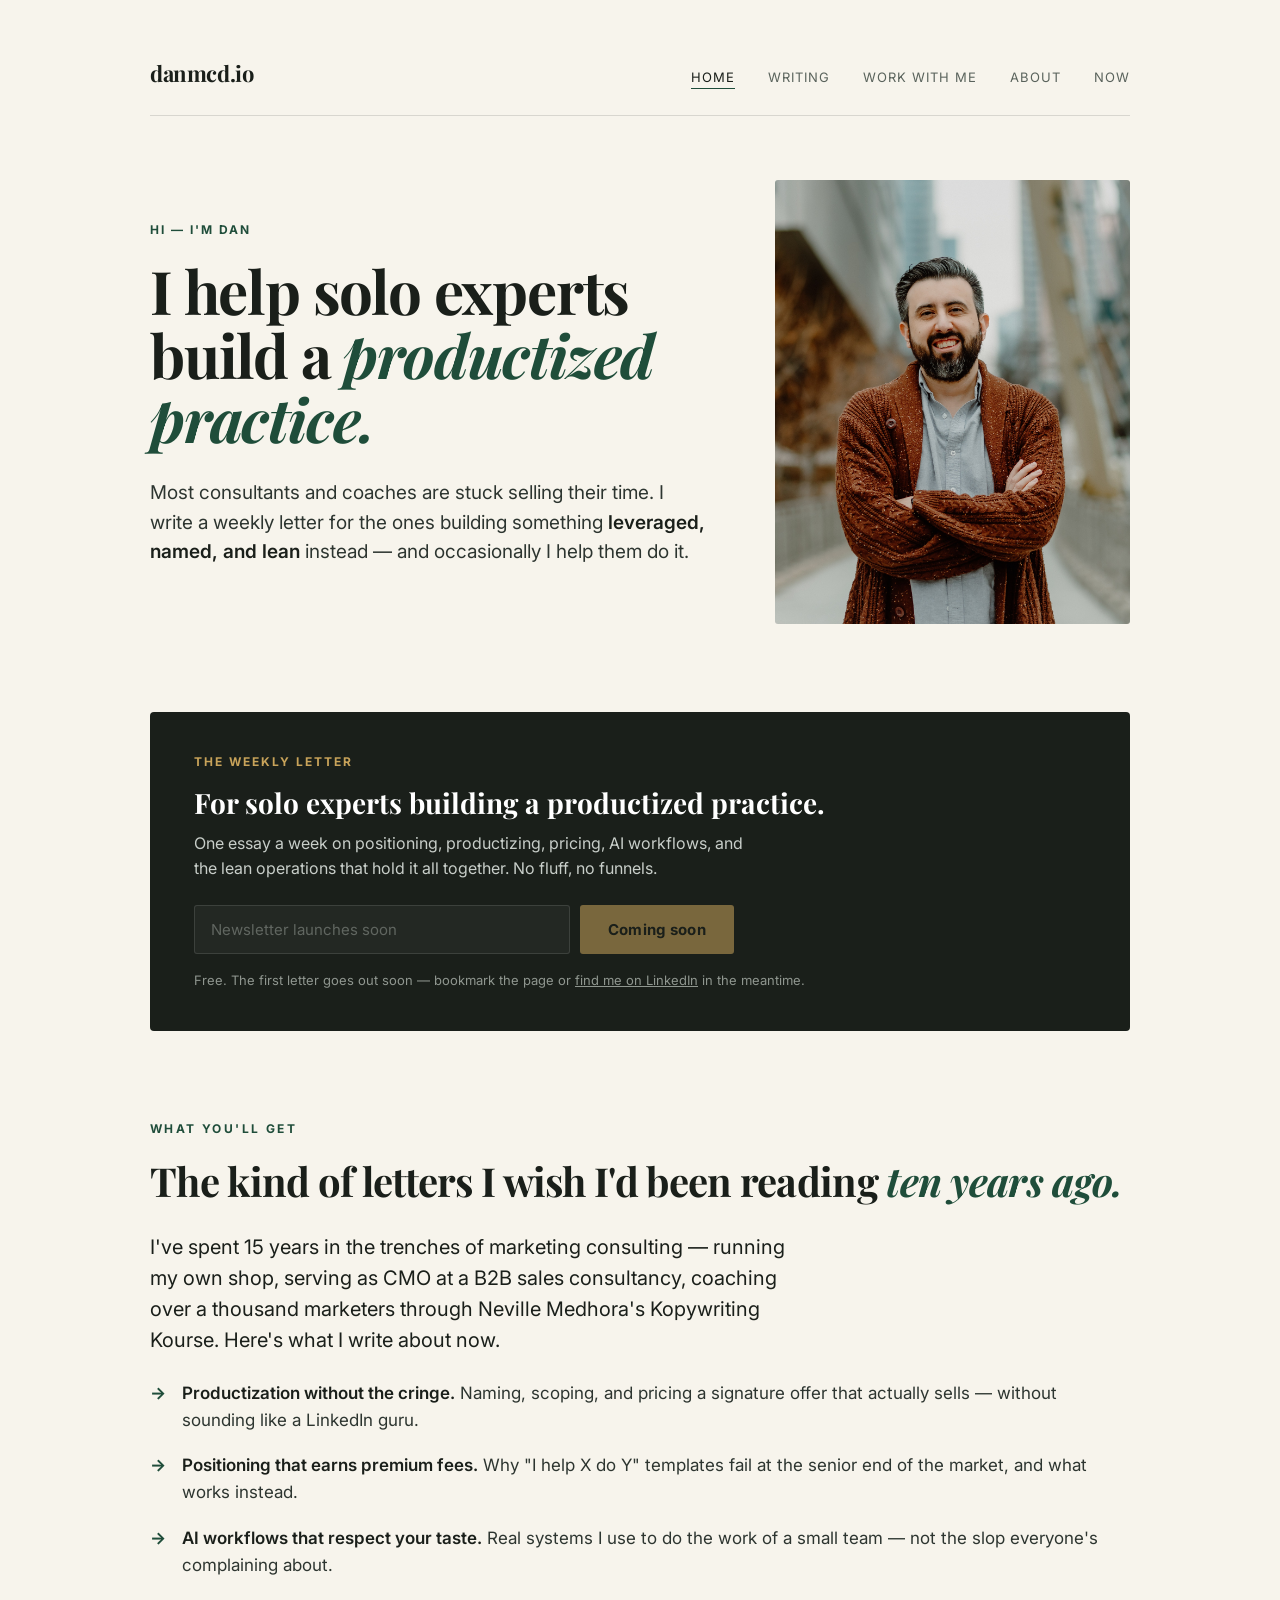
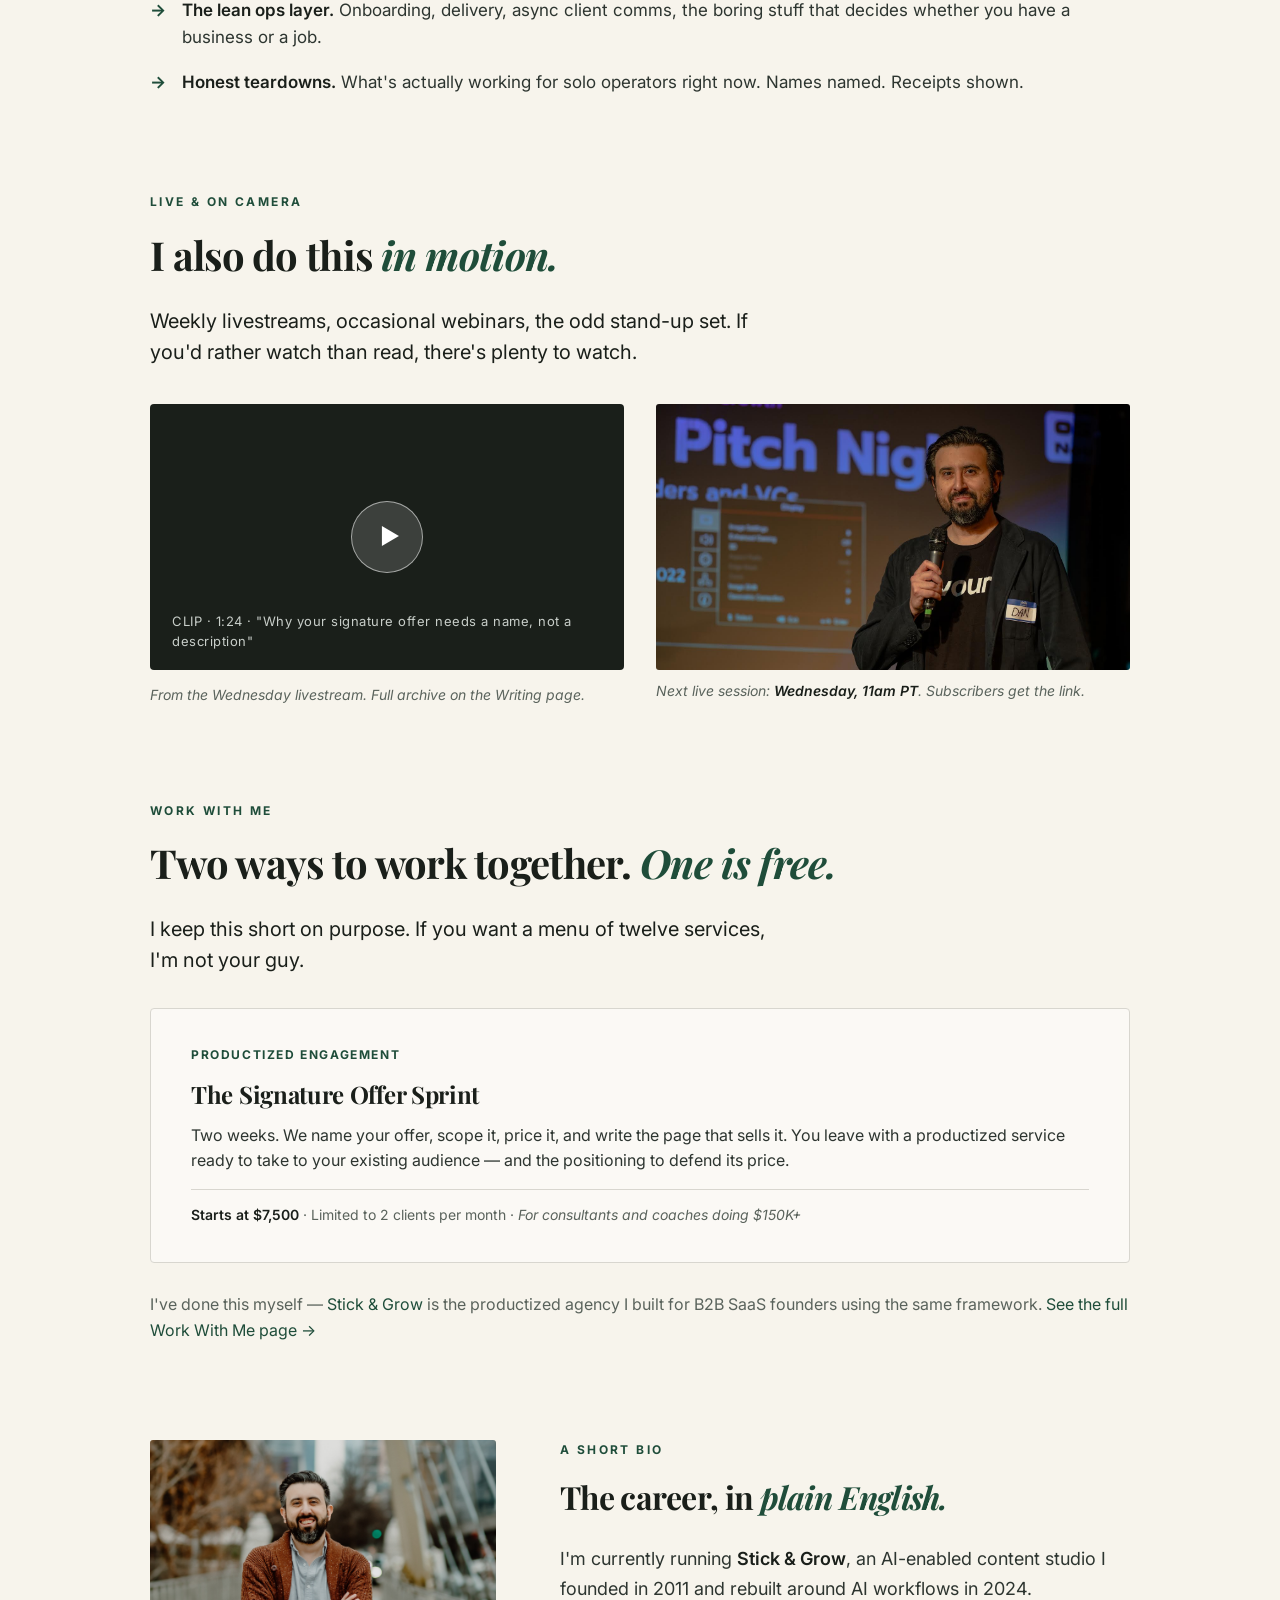
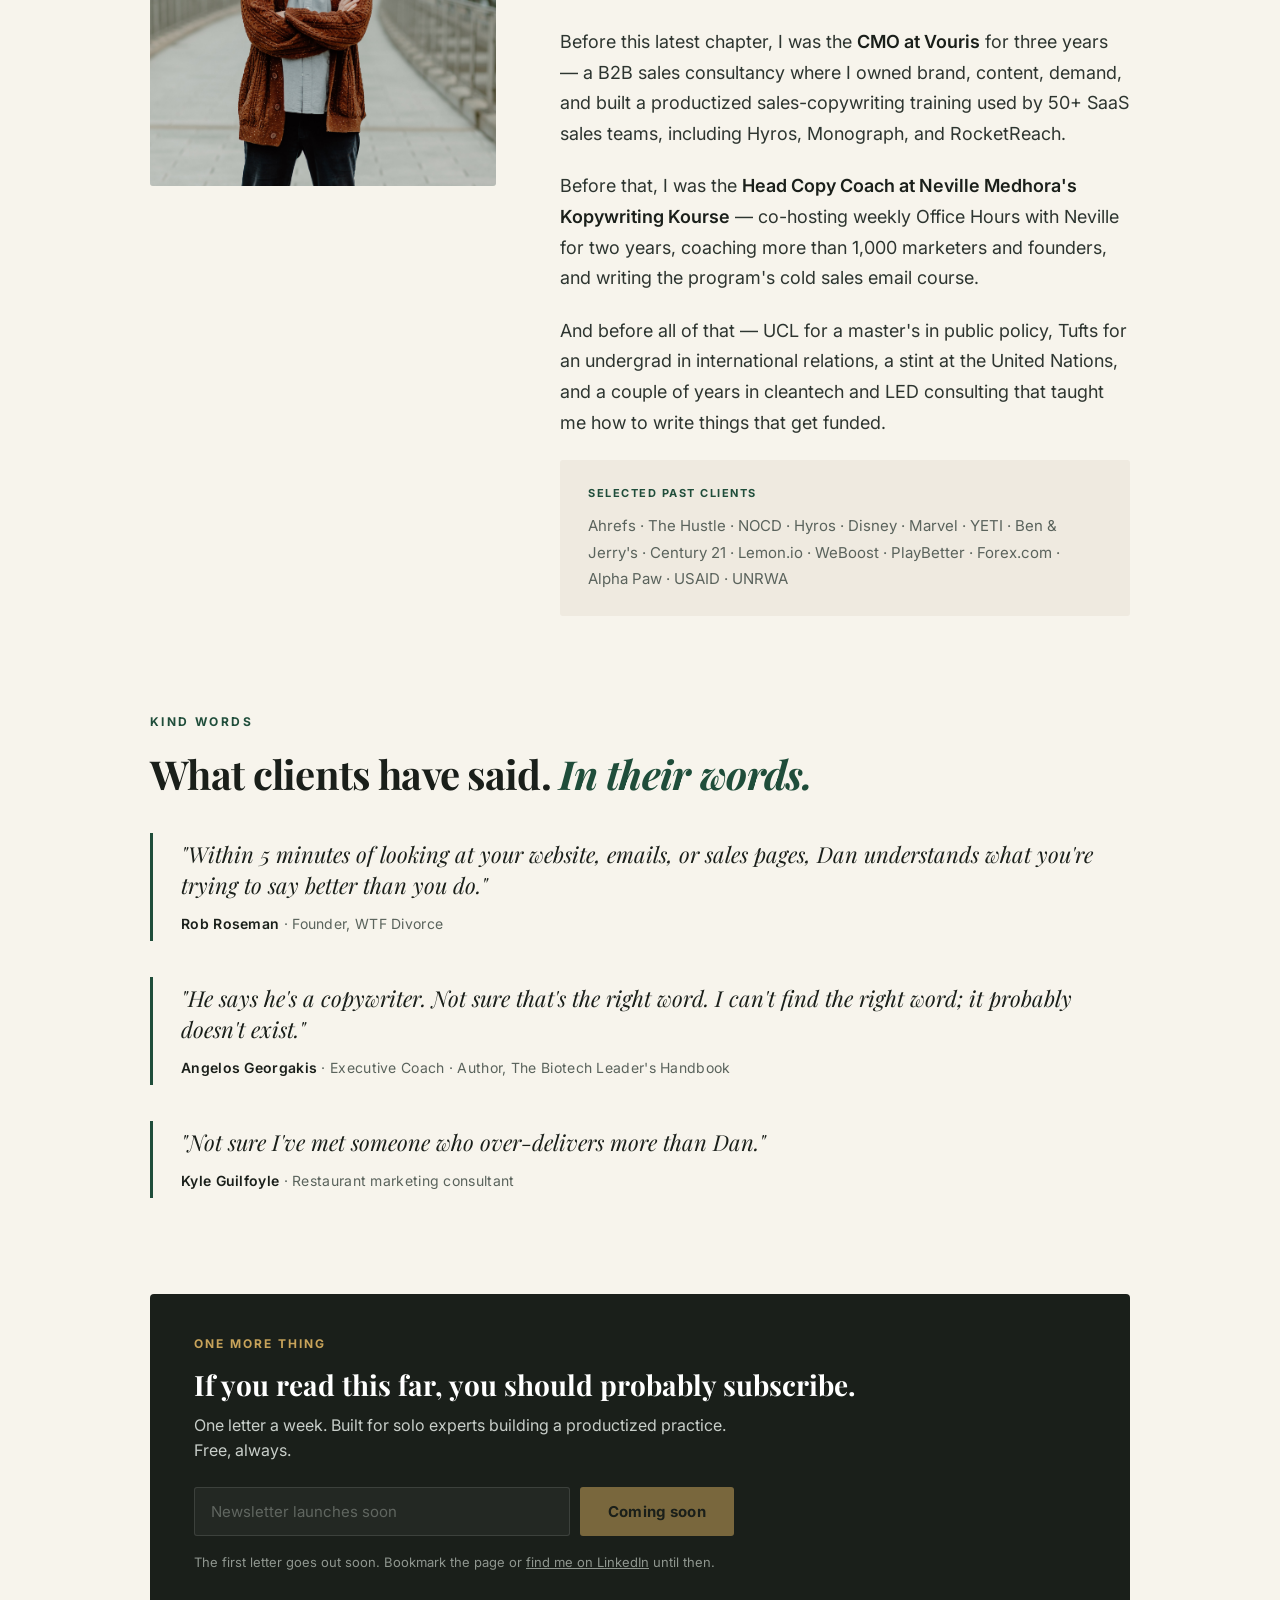
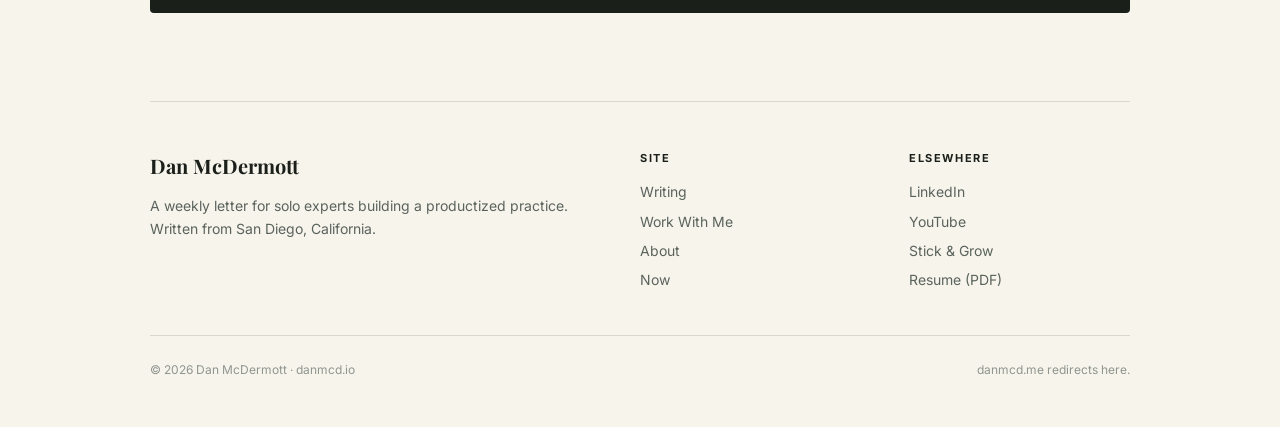
==== index.html @ b670f45e "Fix casual photo crop — anchor to top so face stays in frame Co-Authored-By: Claude Opus 4.7 (1M con" ====
<!DOCTYPE html>
<html lang="en">
<head>
  <meta charset="UTF-8" />
  <meta name="viewport" content="width=device-width, initial-scale=1.0" />
  <title>Dan McDermott — danmcd.io</title>
  <meta name="description" content="A weekly letter for solo experts building a productized practice. Written by Dan McDermott — marketing strategist, ex-CMO at Vouris, former Head Copy Coach at Kopywriting Kourse." />
  <link rel="preconnect" href="https://fonts.googleapis.com" />
  <link rel="preconnect" href="https://fonts.gstatic.com" crossorigin />
  <link href="https://fonts.googleapis.com/css2?family=Inter:wght@400;500;600;700&family=Playfair+Display:ital,wght@0,400;0,700;1,700&display=swap" rel="stylesheet" />
  <link rel="stylesheet" href="styles.css" />
</head>
<body>

<div class="page">

  <!-- ============ TOP BAR ============ -->
  <header class="topbar">
    <div class="brand"><a href="index.html">danmcd.io</a></div>
    <nav>
      <a href="index.html" class="active">Home</a>
      <a href="writing.html">Writing</a>
      <a href="work.html">Work With Me</a>
      <a href="about.html">About</a>
      <a href="now.html">Now</a>
    </nav>
  </header>

  <!-- ============ HERO ============ -->
  <div class="hero">
    <div class="hero-text">
      <span class="eyebrow">Hi — I'm Dan</span>
      <h1>I help solo experts build a <em>productized practice.</em></h1>
      <p class="hero-sub">
        Most consultants and coaches are stuck selling their time. I write a weekly letter for the ones building something <strong>leveraged, named, and lean</strong> instead — and occasionally I help them do it.
      </p>
    </div>
    <div class="photo portrait">
      <img src="assets/images/hero-portrait.jpg" alt="Dan McDermott portrait" />
    </div>
  </div>

  <!-- ============ OPT-IN ============ -->
  <div class="optin">
    <div class="optin-lead">The Weekly Letter</div>
    <div class="optin-title">For solo experts building a productized practice.</div>
    <div class="optin-body">
      One essay a week on positioning, productizing, pricing, AI workflows, and the lean operations that hold it all together. No fluff, no funnels.
    </div>
    <form class="optin-form" action="#" method="post" onsubmit="event.preventDefault(); return false;">
      <input class="optin-input" type="email" placeholder="Newsletter launches soon" disabled aria-disabled="true" />
      <button class="optin-btn" type="button" disabled aria-disabled="true">Coming soon</button>
    </form>
    <div class="optin-fineprint">Free. The first letter goes out soon — bookmark the page or <a href="https://linkedin.com/in/danmcdermott" style="color: inherit; text-decoration: underline;">find me on LinkedIn</a> in the meantime.</div>
  </div>

  <!-- ============ WHAT YOU'LL GET ============ -->
  <section>
    <span class="section-eyebrow">What you'll get</span>
    <h2>The kind of letters I wish I'd been reading <em>ten years ago.</em></h2>
    <p class="lead">
      I've spent 15 years in the trenches of marketing consulting — running my own shop, serving as CMO at a B2B sales consultancy, coaching over a thousand marketers through Neville Medhora's Kopywriting Kourse. Here's what I write about now.
    </p>
    <ul class="bullets">
      <li><strong>Productization without the cringe.</strong> Naming, scoping, and pricing a signature offer that actually sells — without sounding like a LinkedIn guru.</li>
      <li><strong>Positioning that earns premium fees.</strong> Why "I help X do Y" templates fail at the senior end of the market, and what works instead.</li>
      <li><strong>AI workflows that respect your taste.</strong> Real systems I use to do the work of a small team — not the slop everyone's complaining about.</li>
      <li><strong>The lean ops layer.</strong> Onboarding, delivery, async client comms, the boring stuff that decides whether you have a business or a job.</li>
      <li><strong>Honest teardowns.</strong> What's actually working for solo operators right now. Names named. Receipts shown.</li>
    </ul>
  </section>

  <!-- ============ LIVE & ON CAMERA ============ -->
  <section>
    <span class="section-eyebrow">Live &amp; on camera</span>
    <h2>I also do this <em>in motion.</em></h2>
    <p class="lead">
      Weekly livestreams, occasional webinars, the odd stand-up set. If you'd rather watch than read, there's plenty to watch.
    </p>
    <div class="two-col video" style="margin-top: 36px;">
      <div>
        <div class="video-block">
          <div class="play">▶</div>
          <div class="vid-label">CLIP · 1:24 · "Why your signature offer needs a name, not a description"</div>
        </div>
        <div class="video-caption">From the Wednesday livestream. Full archive on the Writing page.</div>
      </div>
      <div>
        <div class="photo wide">
          <img src="assets/images/on-camera.jpg" alt="Dan McDermott on stage at VCs x Growth Pitch Night" />
        </div>
        <div class="video-caption" style="margin-top: 10px;">Next live session: <strong>Wednesday, 11am PT</strong>. Subscribers get the link.</div>
      </div>
    </div>
  </section>

  <!-- ============ WORK WITH ME ============ -->
  <section>
    <span class="section-eyebrow">Work with me</span>
    <h2>Two ways to work together. <em>One is free.</em></h2>
    <p class="lead">
      I keep this short on purpose. If you want a menu of twelve services, I'm not your guy.
    </p>

    <div style="margin-top: 32px;">
      <div class="offer">
        <div class="offer-tag">Productized engagement</div>
        <div class="offer-name">The Signature Offer Sprint</div>
        <div class="offer-desc">
          Two weeks. We name your offer, scope it, price it, and write the page that sells it. You leave with a productized service ready to take to your existing audience — and the positioning to defend its price.
        </div>
        <div class="offer-meta"><strong>Starts at $7,500</strong> · Limited to 2 clients per month · <em>For consultants and coaches doing $150K+</em></div>
      </div>

      <p style="margin-top: 28px; color: var(--muted); font-size: 16px;">
        I've done this myself — <a href="https://stickandgrow.co">Stick &amp; Grow</a> is the productized agency I built for B2B SaaS founders using the same framework. <a href="work.html">See the full Work With Me page →</a>
      </p>
    </div>
  </section>

  <!-- ============ PROSE BIO ============ -->
  <section>
    <div class="two-col flip">
      <div>
        <div class="photo square">
          <img src="assets/images/casual.jpg" alt="Dan McDermott" style="object-position: center top;" />
        </div>
      </div>
      <div class="prose-bio">
        <span class="section-eyebrow">A short bio</span>
        <h2 style="font-size: 32px;">The career, in <em>plain English.</em></h2>
        <p>
          I'm currently running <strong>Stick &amp; Grow</strong>, an AI-enabled content studio I founded in 2011 and rebuilt around AI workflows in 2024.
        </p>
        <p>
          Before this latest chapter, I was the <strong>CMO at Vouris</strong> for three years — a B2B sales consultancy where I owned brand, content, demand, and built a productized sales-copywriting training used by 50+ SaaS sales teams, including Hyros, Monograph, and RocketReach.
        </p>
        <p>
          Before that, I was the <strong>Head Copy Coach at Neville Medhora's Kopywriting Kourse</strong> — co-hosting weekly Office Hours with Neville for two years, coaching more than 1,000 marketers and founders, and writing the program's cold sales email course.
        </p>
        <p>
          And before all of that — UCL for a master's in public policy, Tufts for an undergrad in international relations, a stint at the United Nations, and a couple of years in cleantech and LED consulting that taught me how to write things that get funded.
        </p>
        <div class="client-list">
          <span class="label">Selected past clients</span>
          Ahrefs · The Hustle · NOCD · Hyros · Disney · Marvel · YETI · Ben &amp; Jerry's · Century 21 · Lemon.io · WeBoost · PlayBetter · Forex.com · Alpha Paw · USAID · UNRWA
        </div>
      </div>
    </div>
  </section>

  <!-- ============ TESTIMONIALS ============ -->
  <section>
    <span class="section-eyebrow">Kind words</span>
    <h2>What clients have said. <em>In their words.</em></h2>

    <div style="margin-top: 36px;">
      <div class="quote">
        <div class="quote-text">
          "Within 5 minutes of looking at your website, emails, or sales pages, Dan understands what you're trying to say better than you do."
        </div>
        <div class="quote-attr"><strong>Rob Roseman</strong> · Founder, WTF Divorce</div>
      </div>

      <div class="quote">
        <div class="quote-text">
          "He says he's a copywriter. Not sure that's the right word. I can't find the right word; it probably doesn't exist."
        </div>
        <div class="quote-attr"><strong>Angelos Georgakis</strong> · Executive Coach · Author, The Biotech Leader's Handbook</div>
      </div>

      <div class="quote">
        <div class="quote-text">
          "Not sure I've met someone who over-delivers more than Dan."
        </div>
        <div class="quote-attr"><strong>Kyle Guilfoyle</strong> · Restaurant marketing consultant</div>
      </div>
    </div>
  </section>

  <!-- ============ FINAL OPT-IN ============ -->
  <div class="optin">
    <div class="optin-lead">One more thing</div>
    <div class="optin-title">If you read this far, you should probably subscribe.</div>
    <div class="optin-body">
      One letter a week. Built for solo experts building a productized practice. Free, always.
    </div>
    <form class="optin-form" action="#" method="post" onsubmit="event.preventDefault(); return false;">
      <input class="optin-input" type="email" placeholder="Newsletter launches soon" disabled aria-disabled="true" />
      <button class="optin-btn" type="button" disabled aria-disabled="true">Coming soon</button>
    </form>
    <div class="optin-fineprint">The first letter goes out soon. Bookmark the page or <a href="https://linkedin.com/in/danmcdermott" style="color: inherit; text-decoration: underline;">find me on LinkedIn</a> until then.</div>
  </div>

  <!-- ============ FOOTER ============ -->
  <footer>
    <div class="foot-grid">
      <div>
        <div class="foot-brand">Dan McDermott</div>
        <p style="font-size: 14px; color: var(--muted); margin-bottom: 0;">
          A weekly letter for solo experts building a productized practice. Written from San Diego, California.
        </p>
      </div>
      <div class="foot-col">
        <h4>Site</h4>
        <a href="writing.html">Writing</a>
        <a href="work.html">Work With Me</a>
        <a href="about.html">About</a>
        <a href="now.html">Now</a>
      </div>
      <div class="foot-col">
        <h4>Elsewhere</h4>
        <a href="https://linkedin.com/in/danmcdermott">LinkedIn</a>
        <a href="#">YouTube</a>
        <a href="https://stickandgrow.co">Stick &amp; Grow</a>
        <a href="assets/Dan-McDermott-Resume.pdf">Resume (PDF)</a>
      </div>
    </div>
    <div class="foot-bottom">
      <span>© 2026 Dan McDermott · danmcd.io</span>
      <span>danmcd.me redirects here.</span>
    </div>
  </footer>

</div>

</body>
</html>
---- styles.css ----
/* =====================================================================
   danmcd.io — shared styles
   Editorial-magazine personal site. Forest green + warm gold on cream.
   Built for browser display (not print). Photos sit in /assets/images/.
   ===================================================================== */

:root {
  --ink: #1a1f1a;
  --body: #2d3530;
  --muted: #5a635c;
  --light: #8f968f;
  --rule: #d8d6cf;
  --accent: #1f4d3a;      /* deep forest green */
  --accent-soft: #2a5f48;
  --paper: #f7f4ec;       /* warm cream */
  --paper-deep: #efeae0;
  --highlight: #c8a35a;   /* warm gold */
  --white: #ffffff;

  --serif: 'Playfair Display', 'Source Serif Pro', Georgia, 'Times New Roman', serif;
  --sans: 'Inter', 'Helvetica Neue', -apple-system, BlinkMacSystemFont, Arial, sans-serif;
}

/* ============ RESET ============ */
*, *::before, *::after { box-sizing: border-box; margin: 0; padding: 0; }

html { scroll-behavior: smooth; }

body {
  font-family: var(--sans);
  font-size: 17px;
  line-height: 1.6;
  color: var(--body);
  background: var(--paper);
  -webkit-font-smoothing: antialiased;
  -moz-osx-font-smoothing: grayscale;
}

a { color: var(--accent); text-decoration: none; transition: opacity 0.15s ease; }
a:hover { opacity: 0.7; }

img { max-width: 100%; height: auto; display: block; }

/* ============ LAYOUT ============ */
.page {
  max-width: 1100px;
  margin: 0 auto;
  padding: 56px 60px 48px;
}
.container { max-width: 720px; margin: 0 auto; }
.wide { max-width: 900px; margin: 0 auto; }

/* ============ TOP BAR ============ */
.topbar {
  display: flex;
  justify-content: space-between;
  align-items: baseline;
  padding-bottom: 24px;
  margin-bottom: 64px;
  border-bottom: 0.5px solid var(--rule);
}
.topbar .brand {
  font-family: var(--serif);
  font-size: 22px;
  font-weight: 700;
  color: var(--ink);
  letter-spacing: -0.4px;
}
.topbar .brand a { color: var(--ink); }
.topbar nav {
  font-size: 13px;
  letter-spacing: 1px;
  text-transform: uppercase;
  color: var(--muted);
}
.topbar nav a {
  color: var(--muted);
  margin-left: 28px;
}
.topbar nav a.active {
  color: var(--ink);
  border-bottom: 1.5px solid var(--accent);
  padding-bottom: 3px;
}

/* ============ TYPOGRAPHY ============ */
h1 {
  font-family: var(--serif);
  font-size: 60px;
  line-height: 1.06;
  font-weight: 700;
  color: var(--ink);
  letter-spacing: -1.2px;
  margin-bottom: 28px;
}
h1 em, h2 em, h3 em {
  font-style: italic;
  color: var(--accent);
  font-weight: 700;
}

h2 {
  font-family: var(--serif);
  font-size: 40px;
  line-height: 1.15;
  font-weight: 700;
  color: var(--ink);
  letter-spacing: -0.7px;
  margin-bottom: 28px;
}

h3 {
  font-family: var(--serif);
  font-size: 24px;
  line-height: 1.25;
  font-weight: 700;
  color: var(--ink);
  margin-bottom: 12px;
}

p {
  margin-bottom: 18px;
  font-size: 17px;
  line-height: 1.65;
}

p.lead {
  font-size: 20px;
  line-height: 1.55;
  color: var(--ink);
  max-width: 640px;
}

strong { color: var(--ink); font-weight: 600; }

.eyebrow {
  font-size: 12px;
  text-transform: uppercase;
  letter-spacing: 2px;
  color: var(--accent);
  font-weight: 700;
  margin-bottom: 20px;
  display: block;
}

.section-eyebrow {
  font-size: 12px;
  text-transform: uppercase;
  letter-spacing: 2.4px;
  color: var(--accent);
  font-weight: 700;
  margin-bottom: 20px;
  display: block;
}

/* ============ SECTIONS ============ */
section { margin-bottom: 96px; }
section:last-child { margin-bottom: 0; }

.divider {
  border-top: 0.5px solid var(--rule);
  margin: 64px 0;
}

/* ============ HERO ============ */
.hero {
  display: grid;
  grid-template-columns: 1.6fr 1fr;
  gap: 56px;
  align-items: center;
  margin-bottom: 88px;
}
.hero-sub {
  font-size: 19px;
  line-height: 1.55;
  color: var(--body);
  max-width: 560px;
}

/* ============ PHOTOS ============ */
.photo {
  background: var(--paper-deep);
  border-radius: 3px;
  overflow: hidden;
  display: flex;
  align-items: center;
  justify-content: center;
}
.photo img { width: 100%; height: 100%; object-fit: cover; }
.photo.portrait { aspect-ratio: 4 / 5; }
.photo.square { aspect-ratio: 1 / 1; }
.photo.wide { aspect-ratio: 16 / 9; }
.photo.landscape { aspect-ratio: 3 / 2; }

/* placeholder treatment when no image is set */
.photo[data-placeholder] {
  border: 1px dashed var(--light);
  color: var(--light);
  font-size: 11px;
  letter-spacing: 1.5px;
  text-transform: uppercase;
  text-align: center;
  padding: 24px;
}

/* ============ OPT-IN ============ */
.optin {
  background: var(--ink);
  color: var(--paper);
  padding: 40px 44px;
  border-radius: 4px;
  margin-bottom: 88px;
}
.optin-lead {
  font-size: 12px;
  text-transform: uppercase;
  letter-spacing: 2px;
  color: var(--highlight);
  font-weight: 700;
  margin-bottom: 14px;
}
.optin-title {
  font-family: var(--serif);
  font-size: 28px;
  font-weight: 700;
  line-height: 1.2;
  margin-bottom: 12px;
  color: var(--white);
}
.optin-body {
  font-size: 16px;
  color: #c8cec9;
  margin-bottom: 24px;
  max-width: 560px;
  line-height: 1.55;
}
.optin-form {
  display: flex;
  gap: 10px;
  align-items: stretch;
  max-width: 540px;
}
.optin-input {
  flex: 1;
  background: rgba(255,255,255,0.07);
  border: 1px solid rgba(255,255,255,0.2);
  color: var(--paper);
  padding: 14px 16px;
  border-radius: 3px;
  font-size: 15px;
  font-family: inherit;
  outline: none;
  transition: border-color 0.15s ease;
}
.optin-input::placeholder { color: var(--light); }
.optin-input:focus { border-color: var(--highlight); }
.optin-btn {
  background: var(--highlight);
  color: var(--ink);
  padding: 14px 28px;
  border: none;
  border-radius: 3px;
  font-size: 15px;
  font-weight: 700;
  font-family: inherit;
  letter-spacing: 0.3px;
  cursor: pointer;
  white-space: nowrap;
  transition: opacity 0.15s ease;
}
.optin-btn:hover { opacity: 0.9; }
.optin-btn:disabled { opacity: 0.55; cursor: not-allowed; }
.optin-btn:disabled:hover { opacity: 0.55; }
.optin-input:disabled { opacity: 0.6; cursor: not-allowed; }
.optin-fineprint {
  margin-top: 16px;
  font-size: 13px;
  color: var(--light);
}

/* ============ BULLETS ============ */
.bullets {
  list-style: none;
  margin-top: 24px;
}
.bullets li {
  padding-left: 32px;
  position: relative;
  margin-bottom: 18px;
  font-size: 17px;
  line-height: 1.6;
}
.bullets li::before {
  content: "→";
  position: absolute;
  left: 0;
  top: 0;
  color: var(--accent);
  font-weight: 700;
}

/* ============ TWO-COL ============ */
.two-col {
  display: grid;
  grid-template-columns: 1fr 1fr;
  gap: 64px;
  align-items: start;
}
.two-col.flip { grid-template-columns: 0.85fr 1.4fr; }
.two-col.video { grid-template-columns: 1fr 1fr; gap: 32px; }

/* ============ OFFER CARDS ============ */
.offer {
  border: 1px solid var(--rule);
  background: rgba(255,255,255,0.5);
  padding: 36px 40px;
  border-radius: 4px;
  margin-bottom: 24px;
  transition: border-color 0.2s ease, transform 0.2s ease;
}
.offer:hover {
  border-color: var(--accent);
  transform: translateY(-2px);
}
.offer-tag {
  font-size: 12px;
  text-transform: uppercase;
  letter-spacing: 1.6px;
  color: var(--accent);
  font-weight: 700;
  margin-bottom: 10px;
}
.offer-name {
  font-family: var(--serif);
  font-size: 24px;
  font-weight: 700;
  color: var(--ink);
  margin-bottom: 10px;
  letter-spacing: -0.3px;
}
.offer-desc {
  font-size: 16px;
  line-height: 1.55;
  color: var(--body);
  margin-bottom: 16px;
}
.offer-meta {
  font-size: 14px;
  color: var(--muted);
  border-top: 0.5px solid var(--rule);
  padding-top: 14px;
}
.offer-meta strong { color: var(--ink); }

/* ============ TESTIMONIAL QUOTES ============ */
.quote {
  border-left: 3px solid var(--accent);
  padding: 6px 0 6px 28px;
  margin-bottom: 36px;
}
.quote-text {
  font-family: var(--serif);
  font-size: 22px;
  line-height: 1.4;
  font-style: italic;
  color: var(--ink);
  margin-bottom: 12px;
}
.quote-attr {
  font-size: 14px;
  color: var(--muted);
  letter-spacing: 0.3px;
}
.quote-attr strong { color: var(--ink); }

/* ============ PROSE BIO ============ */
.prose-bio p {
  font-size: 18px;
  line-height: 1.7;
  margin-bottom: 22px;
  max-width: 640px;
}

.client-list {
  font-size: 15px;
  color: var(--muted);
  line-height: 1.75;
  padding: 24px 28px;
  background: var(--paper-deep);
  border-radius: 3px;
  margin-top: 20px;
}
.client-list .label {
  text-transform: uppercase;
  letter-spacing: 1.5px;
  font-size: 11px;
  color: var(--accent);
  font-weight: 700;
  display: block;
  margin-bottom: 10px;
}

/* ============ VIDEO BLOCK ============ */
.video-block {
  background: var(--ink);
  border-radius: 4px;
  aspect-ratio: 16 / 9;
  display: flex;
  align-items: center;
  justify-content: center;
  margin-bottom: 14px;
  position: relative;
  overflow: hidden;
  cursor: pointer;
  transition: transform 0.2s ease;
}
.video-block:hover { transform: scale(1.01); }
.video-block .play {
  width: 72px;
  height: 72px;
  border-radius: 50%;
  background: rgba(255,255,255,0.15);
  border: 1.5px solid rgba(255,255,255,0.55);
  display: flex;
  align-items: center;
  justify-content: center;
  color: #fff;
  font-size: 22px;
  padding-left: 5px;
}
.video-block .vid-label {
  position: absolute;
  bottom: 18px;
  left: 22px;
  right: 22px;
  color: #c8cec9;
  font-size: 13px;
  letter-spacing: 0.5px;
}
.video-caption {
  font-size: 14px;
  color: var(--muted);
  font-style: italic;
  line-height: 1.5;
}

/* ============ WRITING / ARCHIVE ============ */
.essay-list {
  list-style: none;
  margin-top: 32px;
}
.essay-item {
  padding: 28px 0;
  border-bottom: 0.5px solid var(--rule);
  display: grid;
  grid-template-columns: 120px 1fr;
  gap: 32px;
  align-items: baseline;
}
.essay-item:first-child { padding-top: 0; }
.essay-date {
  font-size: 13px;
  color: var(--muted);
  letter-spacing: 0.5px;
  text-transform: uppercase;
  font-variant-numeric: tabular-nums;
}
.essay-title {
  font-family: var(--serif);
  font-size: 24px;
  font-weight: 700;
  color: var(--ink);
  letter-spacing: -0.3px;
  margin-bottom: 6px;
  line-height: 1.25;
}
.essay-title a { color: var(--ink); }
.essay-excerpt {
  font-size: 16px;
  color: var(--body);
  line-height: 1.55;
  max-width: 560px;
}

/* ============ NOW PAGE ============ */
.now-block {
  margin-bottom: 40px;
}
.now-label {
  font-size: 12px;
  text-transform: uppercase;
  letter-spacing: 2px;
  color: var(--accent);
  font-weight: 700;
  margin-bottom: 12px;
  display: block;
}
.now-content {
  font-size: 17px;
  line-height: 1.65;
}
.now-updated {
  font-size: 13px;
  color: var(--muted);
  font-style: italic;
  margin-top: 32px;
}

/* ============ FOOTER ============ */
footer {
  border-top: 0.5px solid var(--rule);
  padding-top: 48px;
  margin-top: 80px;
  color: var(--muted);
  font-size: 14px;
  line-height: 1.6;
}
footer .foot-grid {
  display: grid;
  grid-template-columns: 2fr 1fr 1fr;
  gap: 48px;
  margin-bottom: 36px;
}
footer .foot-brand {
  font-family: var(--serif);
  font-size: 20px;
  color: var(--ink);
  margin-bottom: 12px;
  font-weight: 700;
}
footer .foot-col h4 {
  font-size: 11px;
  text-transform: uppercase;
  letter-spacing: 1.6px;
  color: var(--ink);
  margin-bottom: 14px;
  font-weight: 700;
  font-family: var(--sans);
}
footer .foot-col a, footer .foot-col span {
  display: block;
  color: var(--muted);
  margin-bottom: 7px;
  font-size: 14px;
}
footer .foot-bottom {
  padding-top: 24px;
  border-top: 0.5px solid var(--rule);
  display: flex;
  justify-content: space-between;
  font-size: 12px;
  color: var(--light);
}

/* ============ RESPONSIVE ============ */
@media (max-width: 820px) {
  .page { padding: 32px 24px; }
  .topbar { flex-direction: column; gap: 18px; align-items: flex-start; margin-bottom: 40px; }
  .topbar nav a { margin-left: 0; margin-right: 20px; }
  h1 { font-size: 40px; }
  h2 { font-size: 30px; }
  .hero { grid-template-columns: 1fr; gap: 32px; }
  .two-col, .two-col.flip, .two-col.video { grid-template-columns: 1fr; gap: 32px; }
  .optin { padding: 28px 24px; }
  .optin-form { flex-direction: column; }
  .optin-btn { width: 100%; }
  .essay-item { grid-template-columns: 1fr; gap: 8px; }
  footer .foot-grid { grid-template-columns: 1fr; gap: 28px; }
  footer .foot-bottom { flex-direction: column; gap: 8px; }
  section { margin-bottom: 64px; }
}
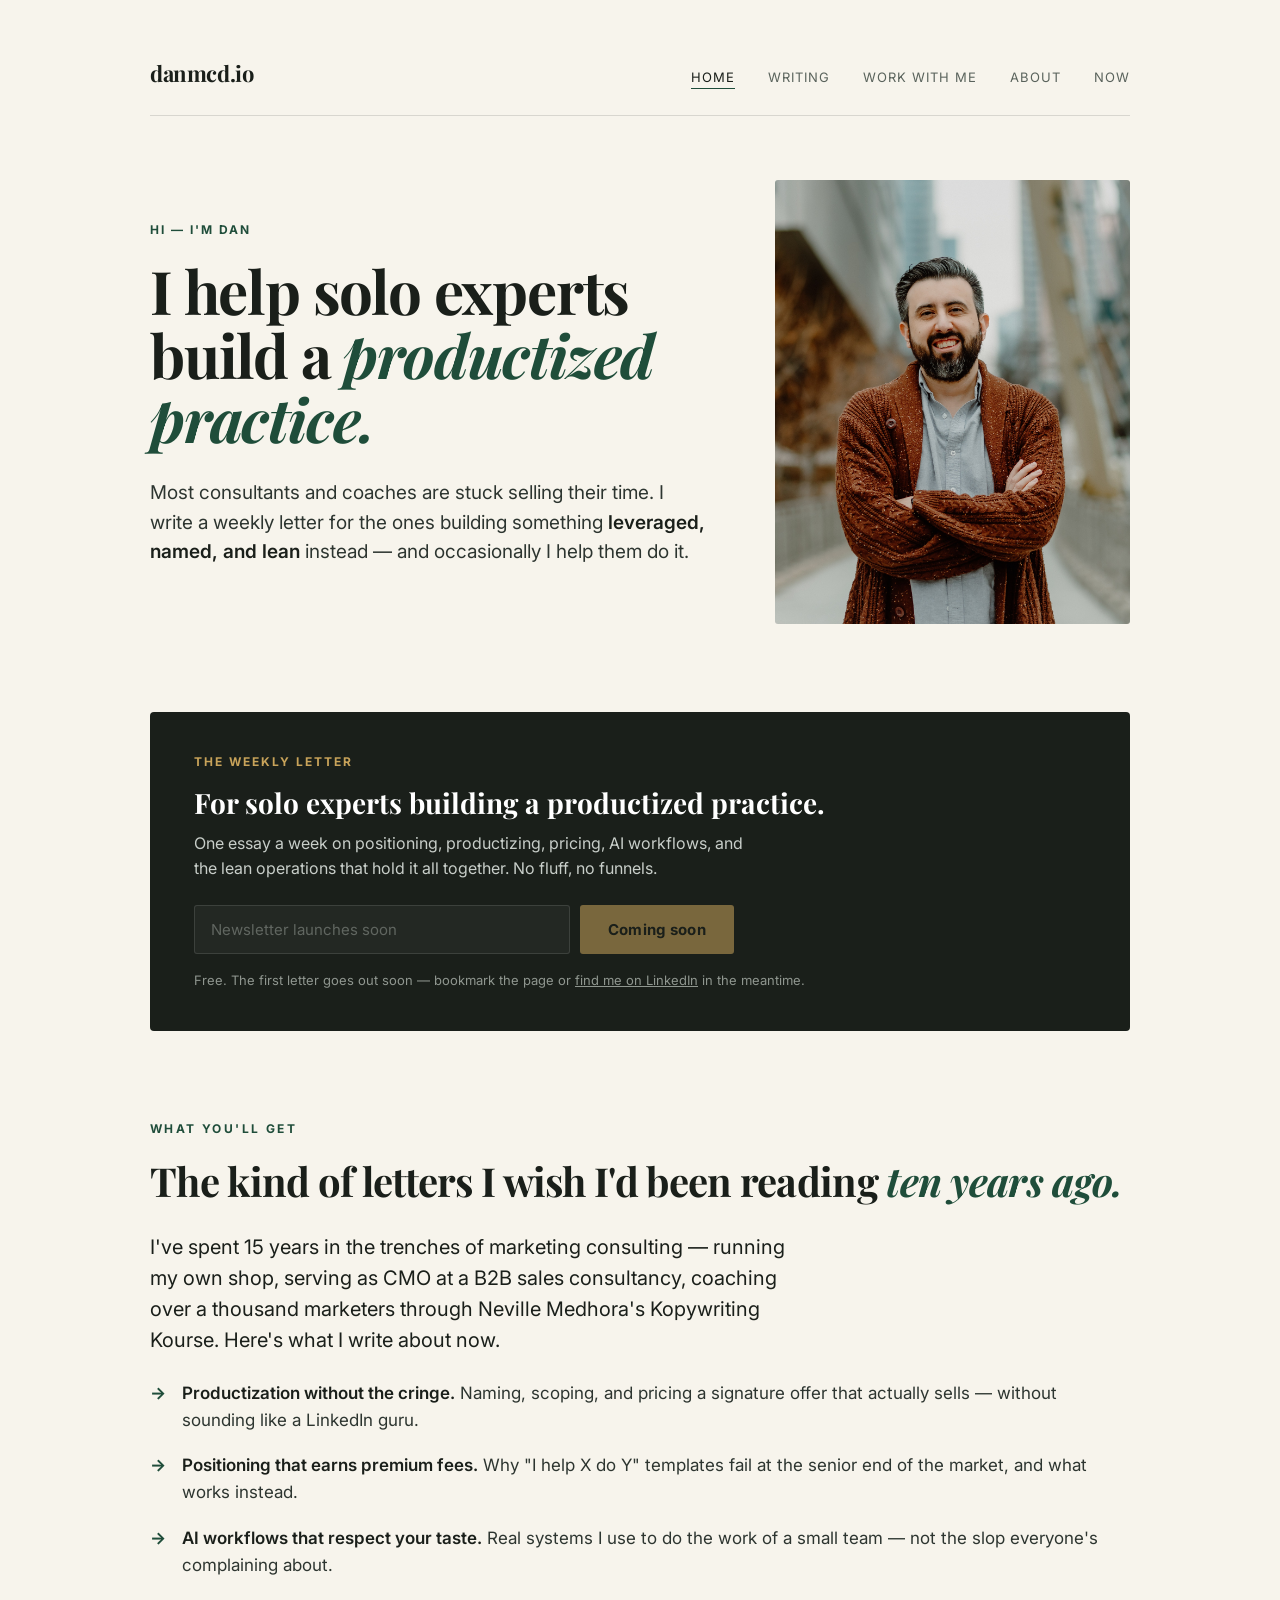
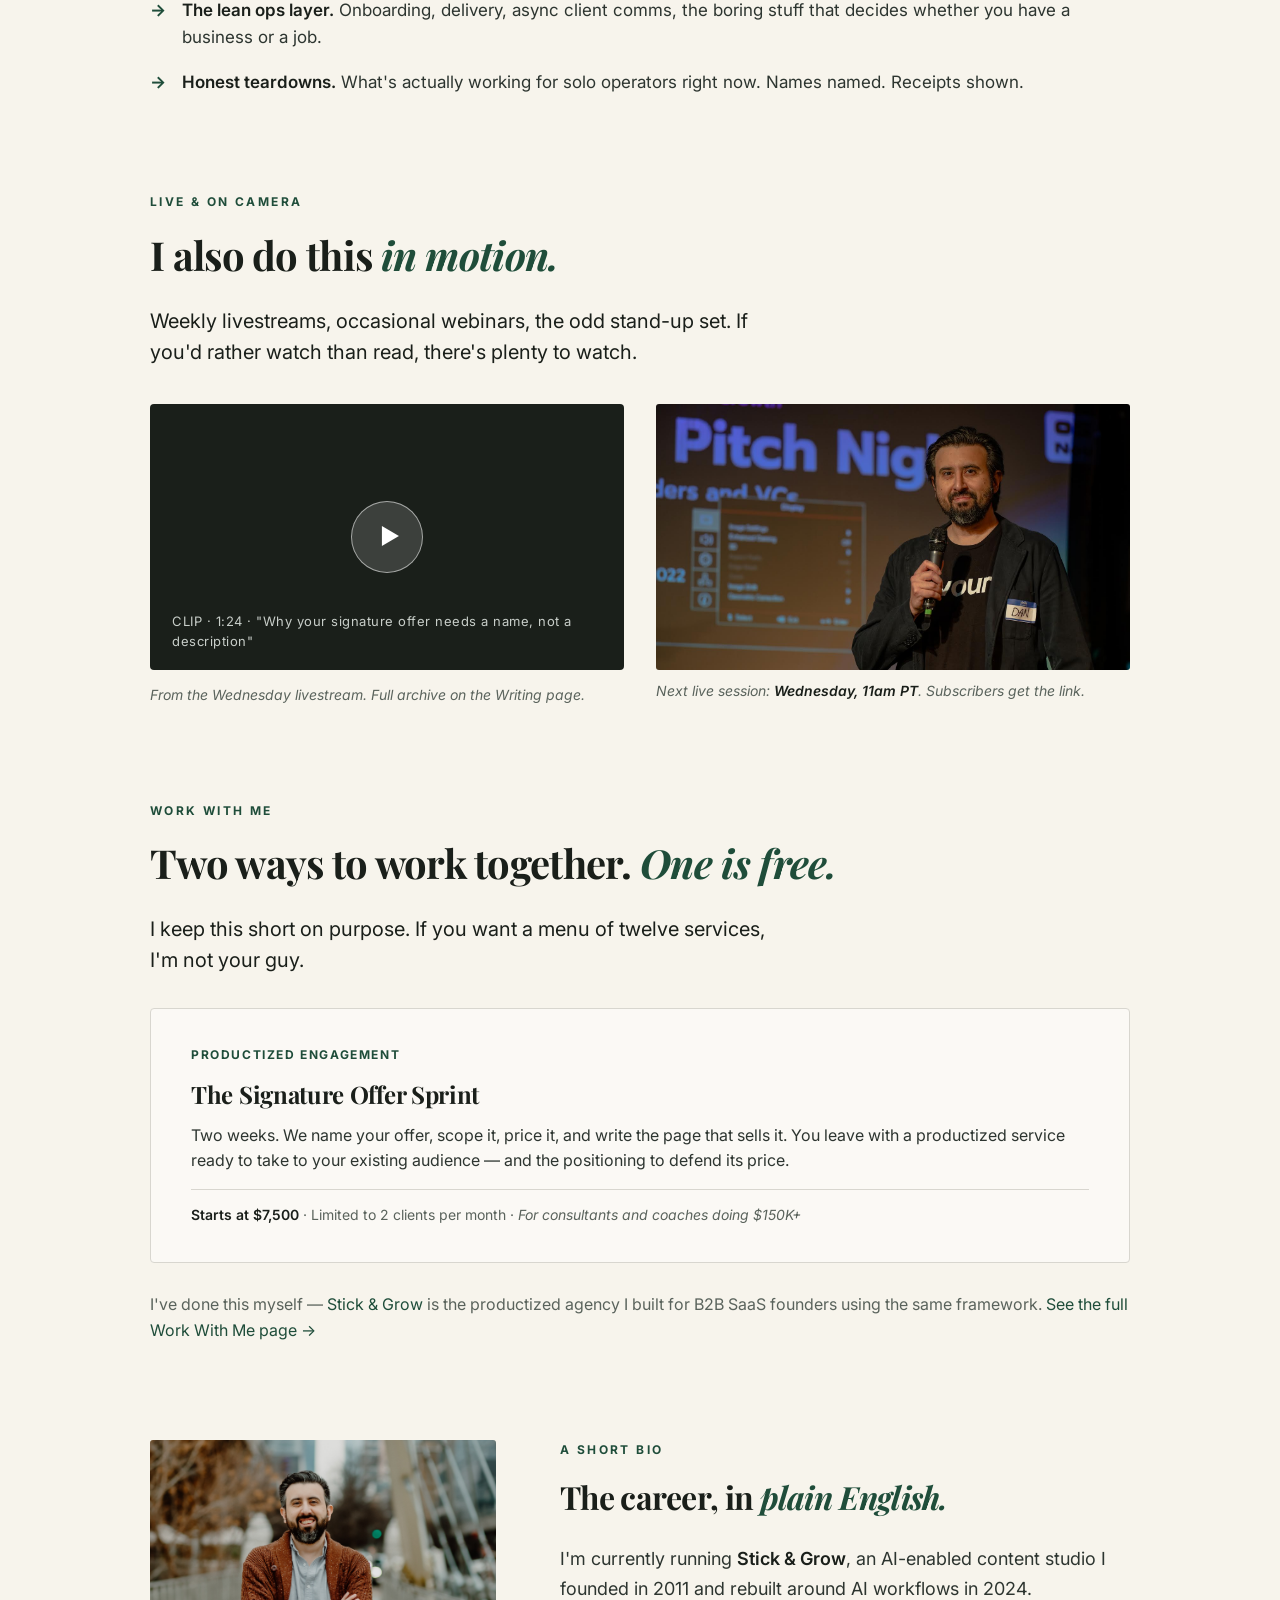
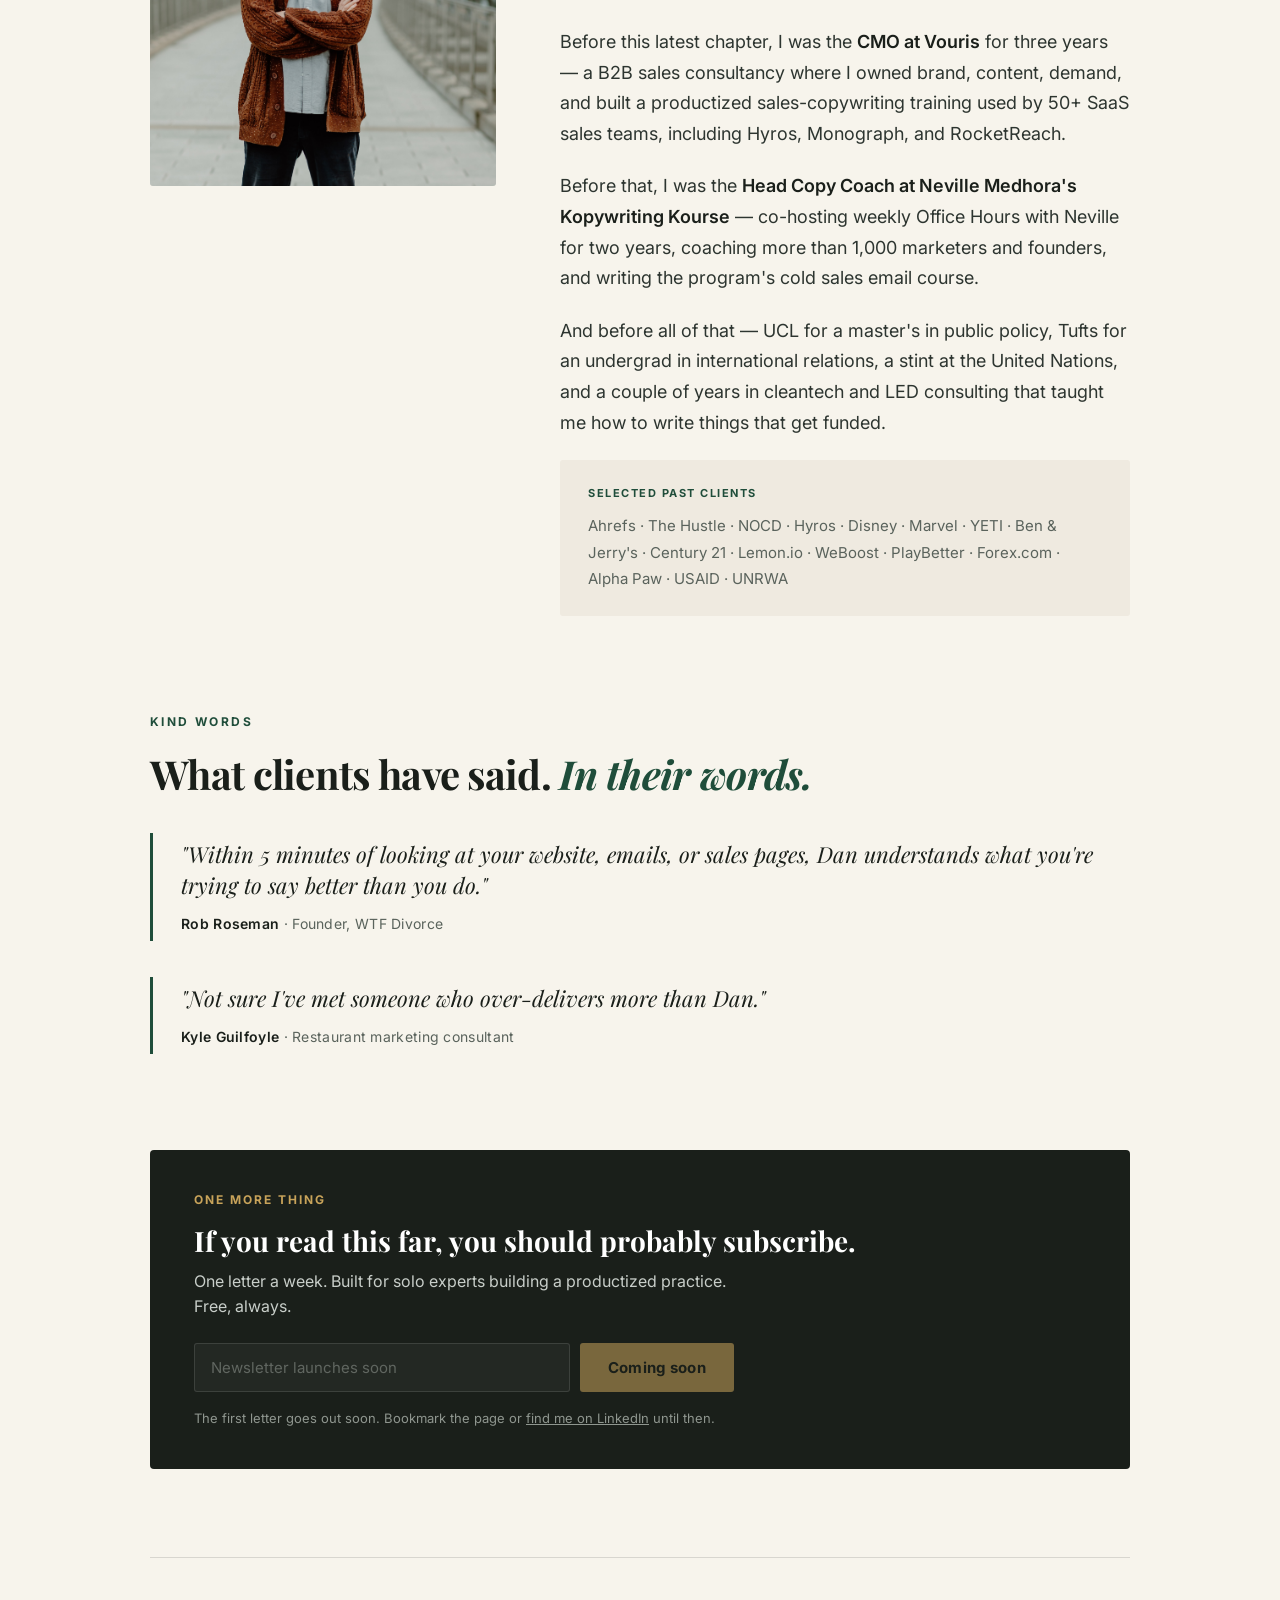
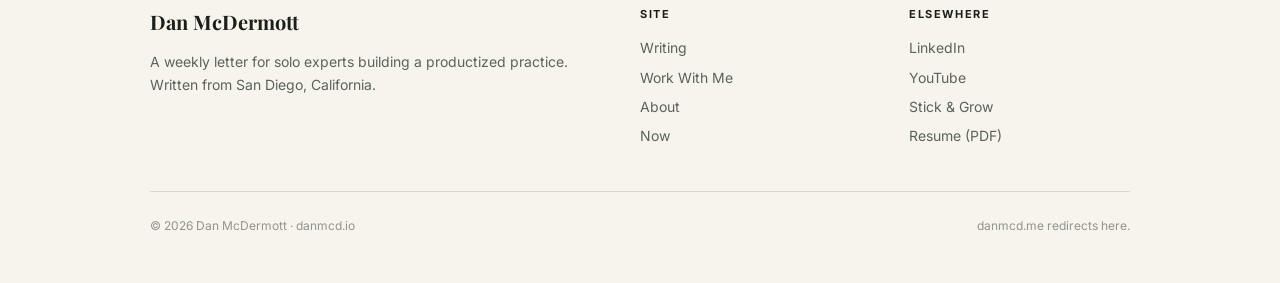
==== commit 5148ca71: "Remove Angelos testimonial from homepage Original pull read ambiguous; full-context version was too " ====
--- a/index.html
+++ b/index.html
@@ -164,13 +164,6 @@
 
       <div class="quote">
         <div class="quote-text">
-          "He says he's a copywriter. Not sure that's the right word. I can't find the right word; it probably doesn't exist."
-        </div>
-        <div class="quote-attr"><strong>Angelos Georgakis</strong> · Executive Coach · Author, The Biotech Leader's Handbook</div>
-      </div>
-
-      <div class="quote">
-        <div class="quote-text">
           "Not sure I've met someone who over-delivers more than Dan."
         </div>
         <div class="quote-attr"><strong>Kyle Guilfoyle</strong> · Restaurant marketing consultant</div>
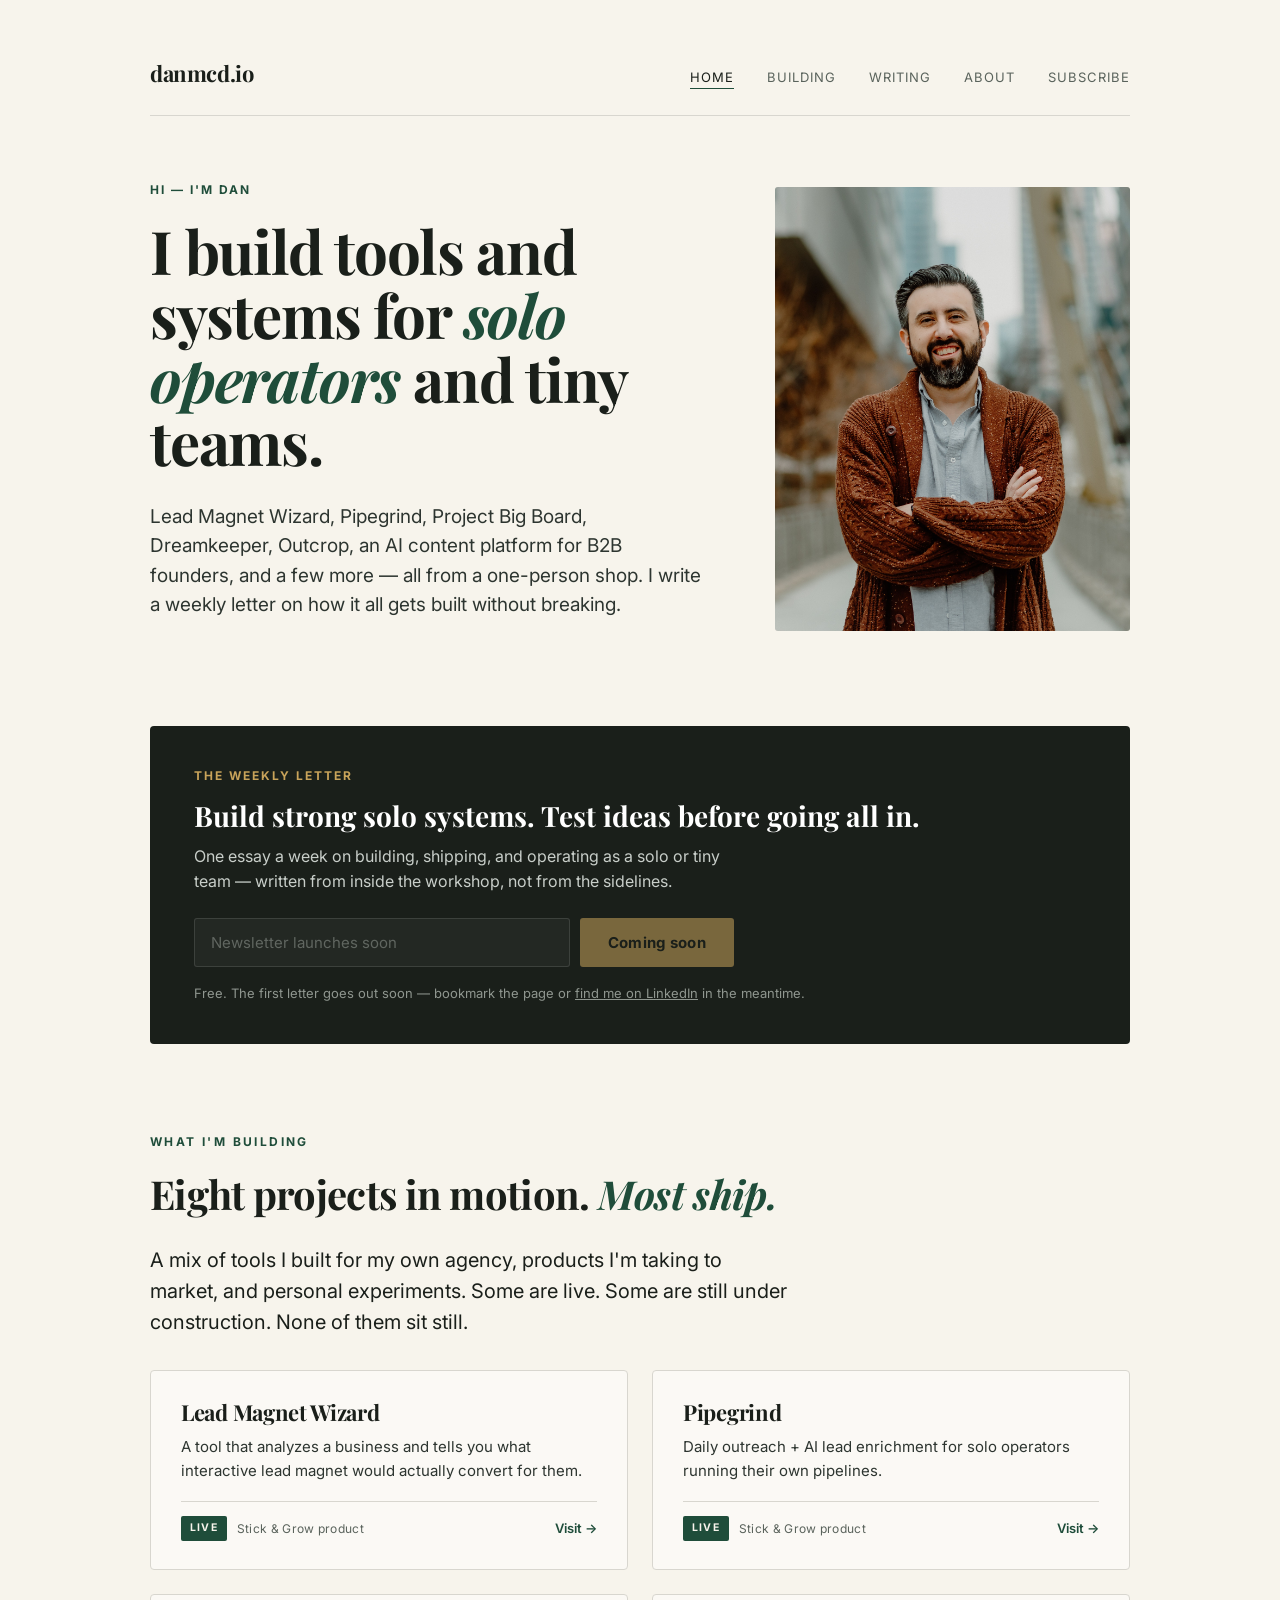
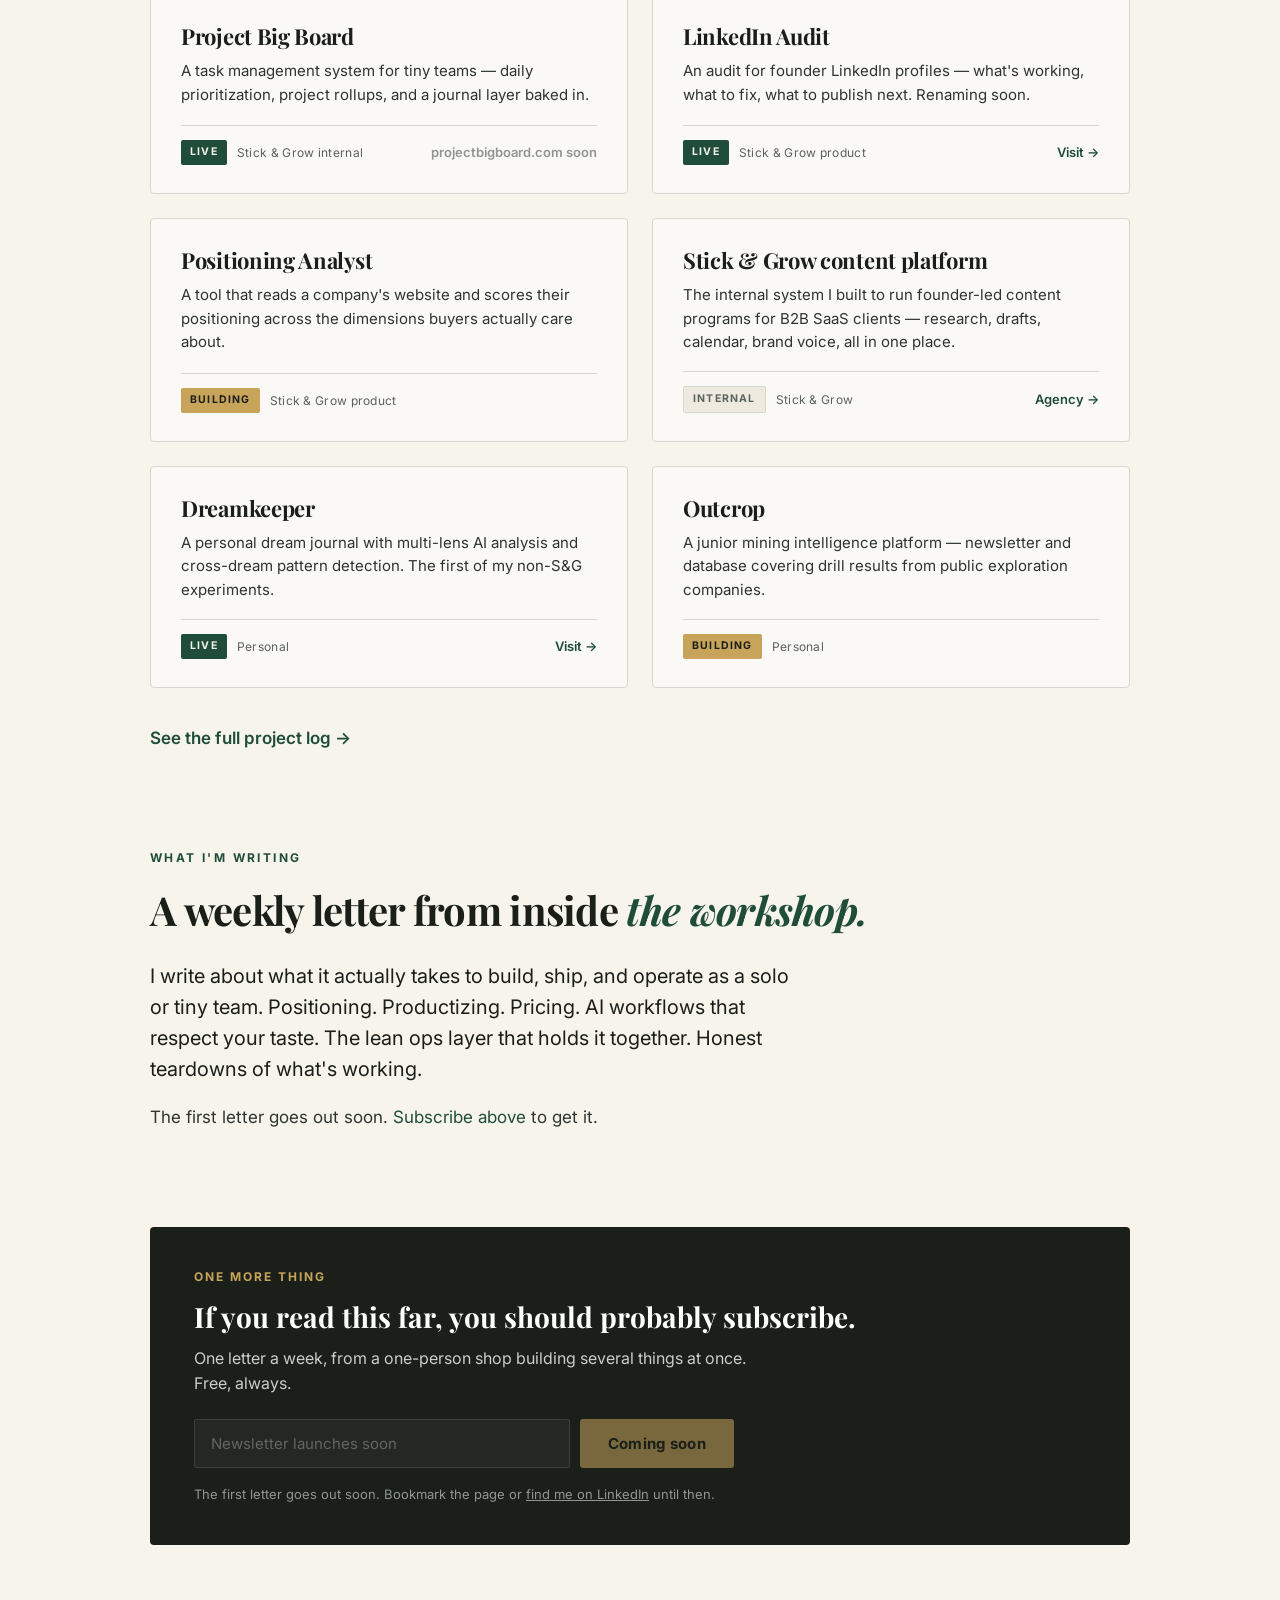
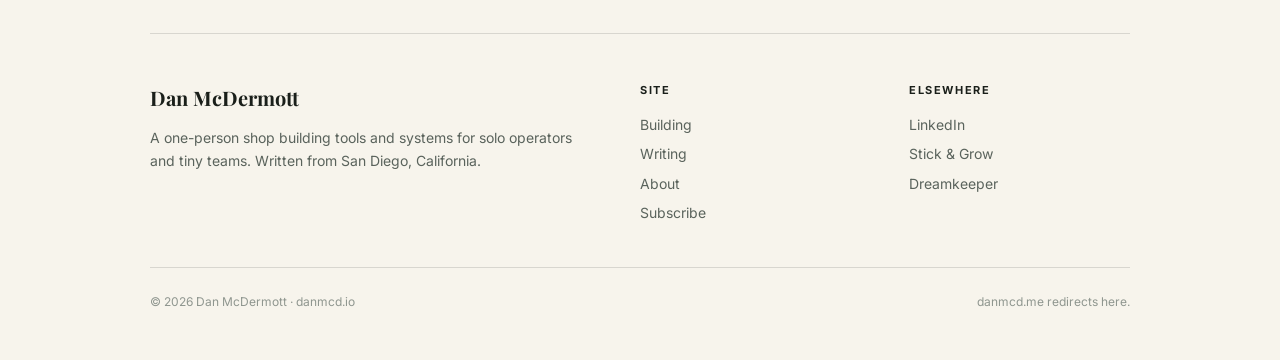
==== commit db49f7b1: "Pivot site to builder-portfolio (Phase 1) Reshapes danmcd.io from coaching-offer site to builder-por" ====
--- a/index.html
+++ b/index.html
@@ -4,7 +4,7 @@
   <meta charset="UTF-8" />
   <meta name="viewport" content="width=device-width, initial-scale=1.0" />
   <title>Dan McDermott — danmcd.io</title>
-  <meta name="description" content="A weekly letter for solo experts building a productized practice. Written by Dan McDermott — marketing strategist, ex-CMO at Vouris, former Head Copy Coach at Kopywriting Kourse." />
+  <meta name="description" content="Dan McDermott builds tools and systems for solo operators and tiny teams. Lead Magnet Wizard, Pipegrind, Project Big Board, Dreamkeeper, and a few more — all from a one-person shop. Subscribe to the weekly letter." />
   <link rel="preconnect" href="https://fonts.googleapis.com" />
   <link rel="preconnect" href="https://fonts.gstatic.com" crossorigin />
   <link href="https://fonts.googleapis.com/css2?family=Inter:wght@400;500;600;700&family=Playfair+Display:ital,wght@0,400;0,700;1,700&display=swap" rel="stylesheet" />
@@ -19,10 +19,10 @@
     <div class="brand"><a href="index.html">danmcd.io</a></div>
     <nav>
       <a href="index.html" class="active">Home</a>
+      <a href="building.html">Building</a>
       <a href="writing.html">Writing</a>
-      <a href="work.html">Work With Me</a>
       <a href="about.html">About</a>
-      <a href="now.html">Now</a>
+      <a href="#subscribe">Subscribe</a>
     </nav>
   </header>
 
@@ -30,22 +30,22 @@
   <div class="hero">
     <div class="hero-text">
       <span class="eyebrow">Hi — I'm Dan</span>
-      <h1>I help solo experts build a <em>productized practice.</em></h1>
+      <h1>I build tools and systems for <em>solo operators</em> and tiny teams.</h1>
       <p class="hero-sub">
-        Most consultants and coaches are stuck selling their time. I write a weekly letter for the ones building something <strong>leveraged, named, and lean</strong> instead — and occasionally I help them do it.
+        Lead Magnet Wizard, Pipegrind, Project Big Board, Dreamkeeper, Outcrop, an AI content platform for B2B founders, and a few more — all from a one-person shop. I write a weekly letter on how it all gets built without breaking.
       </p>
     </div>
     <div class="photo portrait">
-      <img src="assets/images/hero-portrait.jpg" alt="Dan McDermott portrait" />
+      <img src="assets/images/hero-portrait.jpg" alt="Dan McDermott portrait" style="object-position: top;" />
     </div>
   </div>
 
-  <!-- ============ OPT-IN ============ -->
-  <div class="optin">
+  <!-- ============ PRIMARY SUBSCRIBE CTA ============ -->
+  <div class="optin" id="subscribe">
     <div class="optin-lead">The Weekly Letter</div>
-    <div class="optin-title">For solo experts building a productized practice.</div>
+    <div class="optin-title">Build strong solo systems. Test ideas before going all in.</div>
     <div class="optin-body">
-      One essay a week on positioning, productizing, pricing, AI workflows, and the lean operations that hold it all together. No fluff, no funnels.
+      One essay a week on building, shipping, and operating as a solo or tiny team — written from inside the workshop, not from the sidelines.
     </div>
     <form class="optin-form" action="#" method="post" onsubmit="event.preventDefault(); return false;">
       <input class="optin-input" type="email" placeholder="Newsletter launches soon" disabled aria-disabled="true" />
@@ -54,121 +54,111 @@
     <div class="optin-fineprint">Free. The first letter goes out soon — bookmark the page or <a href="https://linkedin.com/in/danmcdermott" style="color: inherit; text-decoration: underline;">find me on LinkedIn</a> in the meantime.</div>
   </div>
 
-  <!-- ============ WHAT YOU'LL GET ============ -->
+  <!-- ============ WHAT I'M BUILDING ============ -->
   <section>
-    <span class="section-eyebrow">What you'll get</span>
-    <h2>The kind of letters I wish I'd been reading <em>ten years ago.</em></h2>
+    <span class="section-eyebrow">What I'm building</span>
+    <h2>Eight projects in motion. <em>Most ship.</em></h2>
     <p class="lead">
-      I've spent 15 years in the trenches of marketing consulting — running my own shop, serving as CMO at a B2B sales consultancy, coaching over a thousand marketers through Neville Medhora's Kopywriting Kourse. Here's what I write about now.
-    </p>
-    <ul class="bullets">
-      <li><strong>Productization without the cringe.</strong> Naming, scoping, and pricing a signature offer that actually sells — without sounding like a LinkedIn guru.</li>
-      <li><strong>Positioning that earns premium fees.</strong> Why "I help X do Y" templates fail at the senior end of the market, and what works instead.</li>
-      <li><strong>AI workflows that respect your taste.</strong> Real systems I use to do the work of a small team — not the slop everyone's complaining about.</li>
-      <li><strong>The lean ops layer.</strong> Onboarding, delivery, async client comms, the boring stuff that decides whether you have a business or a job.</li>
-      <li><strong>Honest teardowns.</strong> What's actually working for solo operators right now. Names named. Receipts shown.</li>
-    </ul>
+      A mix of tools I built for my own agency, products I'm taking to market, and personal experiments. Some are live. Some are still under construction. None of them sit still.
+    </p>
+
+    <div class="project-grid">
+
+      <div class="project-tile">
+        <div class="project-name">Lead Magnet Wizard</div>
+        <div class="project-desc">A tool that analyzes a business and tells you what interactive lead magnet would actually convert for them.</div>
+        <div class="project-meta">
+          <span class="project-status live">Live</span>
+          <span class="project-tag">Stick &amp; Grow product</span>
+          <a class="project-link" href="https://leadmagnetwizard.com" target="_blank" rel="noopener">Visit →</a>
+        </div>
+      </div>
+
+      <div class="project-tile">
+        <div class="project-name">Pipegrind</div>
+        <div class="project-desc">Daily outreach + AI lead enrichment for solo operators running their own pipelines.</div>
+        <div class="project-meta">
+          <span class="project-status live">Live</span>
+          <span class="project-tag">Stick &amp; Grow product</span>
+          <a class="project-link" href="https://pipegrind.vercel.app" target="_blank" rel="noopener">Visit →</a>
+        </div>
+      </div>
+
+      <div class="project-tile">
+        <div class="project-name">Project Big Board</div>
+        <div class="project-desc">A task management system for tiny teams — daily prioritization, project rollups, and a journal layer baked in.</div>
+        <div class="project-meta">
+          <span class="project-status live">Live</span>
+          <span class="project-tag">Stick &amp; Grow internal</span>
+          <span class="project-link disabled">projectbigboard.com soon</span>
+        </div>
+      </div>
+
+      <div class="project-tile">
+        <div class="project-name">LinkedIn Audit</div>
+        <div class="project-desc">An audit for founder LinkedIn profiles — what's working, what to fix, what to publish next. Renaming soon.</div>
+        <div class="project-meta">
+          <span class="project-status live">Live</span>
+          <span class="project-tag">Stick &amp; Grow product</span>
+          <a class="project-link" href="https://r.stickandgrow.co" target="_blank" rel="noopener">Visit →</a>
+        </div>
+      </div>
+
+      <div class="project-tile">
+        <div class="project-name">Positioning Analyst</div>
+        <div class="project-desc">A tool that reads a company's website and scores their positioning across the dimensions buyers actually care about.</div>
+        <div class="project-meta">
+          <span class="project-status building">Building</span>
+          <span class="project-tag">Stick &amp; Grow product</span>
+        </div>
+      </div>
+
+      <div class="project-tile">
+        <div class="project-name">Stick &amp; Grow content platform</div>
+        <div class="project-desc">The internal system I built to run founder-led content programs for B2B SaaS clients — research, drafts, calendar, brand voice, all in one place.</div>
+        <div class="project-meta">
+          <span class="project-status internal">Internal</span>
+          <span class="project-tag">Stick &amp; Grow</span>
+          <a class="project-link" href="https://stickandgrow.co" target="_blank" rel="noopener">Agency →</a>
+        </div>
+      </div>
+
+      <div class="project-tile">
+        <div class="project-name">Dreamkeeper</div>
+        <div class="project-desc">A personal dream journal with multi-lens AI analysis and cross-dream pattern detection. The first of my non-S&amp;G experiments.</div>
+        <div class="project-meta">
+          <span class="project-status live">Live</span>
+          <span class="project-tag">Personal</span>
+          <a class="project-link" href="https://dreamkeeper.io" target="_blank" rel="noopener">Visit →</a>
+        </div>
+      </div>
+
+      <div class="project-tile">
+        <div class="project-name">Outcrop</div>
+        <div class="project-desc">A junior mining intelligence platform — newsletter and database covering drill results from public exploration companies.</div>
+        <div class="project-meta">
+          <span class="project-status building">Building</span>
+          <span class="project-tag">Personal</span>
+        </div>
+      </div>
+
+    </div>
+
+    <p style="margin-top: 36px;">
+      <a href="building.html" style="font-weight: 600;">See the full project log →</a>
+    </p>
   </section>
 
-  <!-- ============ LIVE & ON CAMERA ============ -->
+  <!-- ============ WHAT I'M WRITING ============ -->
   <section>
-    <span class="section-eyebrow">Live &amp; on camera</span>
-    <h2>I also do this <em>in motion.</em></h2>
+    <span class="section-eyebrow">What I'm writing</span>
+    <h2>A weekly letter from inside <em>the workshop.</em></h2>
     <p class="lead">
-      Weekly livestreams, occasional webinars, the odd stand-up set. If you'd rather watch than read, there's plenty to watch.
-    </p>
-    <div class="two-col video" style="margin-top: 36px;">
-      <div>
-        <div class="video-block">
-          <div class="play">▶</div>
-          <div class="vid-label">CLIP · 1:24 · "Why your signature offer needs a name, not a description"</div>
-        </div>
-        <div class="video-caption">From the Wednesday livestream. Full archive on the Writing page.</div>
-      </div>
-      <div>
-        <div class="photo wide">
-          <img src="assets/images/on-camera.jpg" alt="Dan McDermott on stage at VCs x Growth Pitch Night" />
-        </div>
-        <div class="video-caption" style="margin-top: 10px;">Next live session: <strong>Wednesday, 11am PT</strong>. Subscribers get the link.</div>
-      </div>
-    </div>
-  </section>
-
-  <!-- ============ WORK WITH ME ============ -->
-  <section>
-    <span class="section-eyebrow">Work with me</span>
-    <h2>Two ways to work together. <em>One is free.</em></h2>
-    <p class="lead">
-      I keep this short on purpose. If you want a menu of twelve services, I'm not your guy.
-    </p>
-
-    <div style="margin-top: 32px;">
-      <div class="offer">
-        <div class="offer-tag">Productized engagement</div>
-        <div class="offer-name">The Signature Offer Sprint</div>
-        <div class="offer-desc">
-          Two weeks. We name your offer, scope it, price it, and write the page that sells it. You leave with a productized service ready to take to your existing audience — and the positioning to defend its price.
-        </div>
-        <div class="offer-meta"><strong>Starts at $7,500</strong> · Limited to 2 clients per month · <em>For consultants and coaches doing $150K+</em></div>
-      </div>
-
-      <p style="margin-top: 28px; color: var(--muted); font-size: 16px;">
-        I've done this myself — <a href="https://stickandgrow.co">Stick &amp; Grow</a> is the productized agency I built for B2B SaaS founders using the same framework. <a href="work.html">See the full Work With Me page →</a>
-      </p>
-    </div>
-  </section>
-
-  <!-- ============ PROSE BIO ============ -->
-  <section>
-    <div class="two-col flip">
-      <div>
-        <div class="photo square">
-          <img src="assets/images/casual.jpg" alt="Dan McDermott" style="object-position: center top;" />
-        </div>
-      </div>
-      <div class="prose-bio">
-        <span class="section-eyebrow">A short bio</span>
-        <h2 style="font-size: 32px;">The career, in <em>plain English.</em></h2>
-        <p>
-          I'm currently running <strong>Stick &amp; Grow</strong>, an AI-enabled content studio I founded in 2011 and rebuilt around AI workflows in 2024.
-        </p>
-        <p>
-          Before this latest chapter, I was the <strong>CMO at Vouris</strong> for three years — a B2B sales consultancy where I owned brand, content, demand, and built a productized sales-copywriting training used by 50+ SaaS sales teams, including Hyros, Monograph, and RocketReach.
-        </p>
-        <p>
-          Before that, I was the <strong>Head Copy Coach at Neville Medhora's Kopywriting Kourse</strong> — co-hosting weekly Office Hours with Neville for two years, coaching more than 1,000 marketers and founders, and writing the program's cold sales email course.
-        </p>
-        <p>
-          And before all of that — UCL for a master's in public policy, Tufts for an undergrad in international relations, a stint at the United Nations, and a couple of years in cleantech and LED consulting that taught me how to write things that get funded.
-        </p>
-        <div class="client-list">
-          <span class="label">Selected past clients</span>
-          Ahrefs · The Hustle · NOCD · Hyros · Disney · Marvel · YETI · Ben &amp; Jerry's · Century 21 · Lemon.io · WeBoost · PlayBetter · Forex.com · Alpha Paw · USAID · UNRWA
-        </div>
-      </div>
-    </div>
-  </section>
-
-  <!-- ============ TESTIMONIALS ============ -->
-  <section>
-    <span class="section-eyebrow">Kind words</span>
-    <h2>What clients have said. <em>In their words.</em></h2>
-
-    <div style="margin-top: 36px;">
-      <div class="quote">
-        <div class="quote-text">
-          "Within 5 minutes of looking at your website, emails, or sales pages, Dan understands what you're trying to say better than you do."
-        </div>
-        <div class="quote-attr"><strong>Rob Roseman</strong> · Founder, WTF Divorce</div>
-      </div>
-
-      <div class="quote">
-        <div class="quote-text">
-          "Not sure I've met someone who over-delivers more than Dan."
-        </div>
-        <div class="quote-attr"><strong>Kyle Guilfoyle</strong> · Restaurant marketing consultant</div>
-      </div>
-    </div>
+      I write about what it actually takes to build, ship, and operate as a solo or tiny team. Positioning. Productizing. Pricing. AI workflows that respect your taste. The lean ops layer that holds it together. Honest teardowns of what's working.
+    </p>
+    <p>
+      The first letter goes out soon. <a href="#subscribe">Subscribe above</a> to get it.
+    </p>
   </section>
 
   <!-- ============ FINAL OPT-IN ============ -->
@@ -176,7 +166,7 @@
     <div class="optin-lead">One more thing</div>
     <div class="optin-title">If you read this far, you should probably subscribe.</div>
     <div class="optin-body">
-      One letter a week. Built for solo experts building a productized practice. Free, always.
+      One letter a week, from a one-person shop building several things at once. Free, always.
     </div>
     <form class="optin-form" action="#" method="post" onsubmit="event.preventDefault(); return false;">
       <input class="optin-input" type="email" placeholder="Newsletter launches soon" disabled aria-disabled="true" />
@@ -191,22 +181,21 @@
       <div>
         <div class="foot-brand">Dan McDermott</div>
         <p style="font-size: 14px; color: var(--muted); margin-bottom: 0;">
-          A weekly letter for solo experts building a productized practice. Written from San Diego, California.
+          A one-person shop building tools and systems for solo operators and tiny teams. Written from San Diego, California.
         </p>
       </div>
       <div class="foot-col">
         <h4>Site</h4>
+        <a href="building.html">Building</a>
         <a href="writing.html">Writing</a>
-        <a href="work.html">Work With Me</a>
         <a href="about.html">About</a>
-        <a href="now.html">Now</a>
+        <a href="#subscribe">Subscribe</a>
       </div>
       <div class="foot-col">
         <h4>Elsewhere</h4>
         <a href="https://linkedin.com/in/danmcdermott">LinkedIn</a>
-        <a href="#">YouTube</a>
         <a href="https://stickandgrow.co">Stick &amp; Grow</a>
-        <a href="assets/Dan-McDermott-Resume.pdf">Resume (PDF)</a>
+        <a href="https://dreamkeeper.io">Dreamkeeper</a>
       </div>
     </div>
     <div class="foot-bottom">
--- a/styles.css
+++ b/styles.css
@@ -552,8 +552,133 @@
   color: var(--light);
 }
 
+/* ============ PROJECT GRID ============ */
+.project-grid {
+  display: grid;
+  grid-template-columns: repeat(2, 1fr);
+  gap: 24px;
+  margin-top: 32px;
+}
+.project-tile {
+  border: 1px solid var(--rule);
+  background: rgba(255,255,255,0.5);
+  border-radius: 4px;
+  padding: 28px 30px;
+  display: flex;
+  flex-direction: column;
+  transition: border-color 0.2s ease, transform 0.2s ease;
+  min-height: 200px;
+}
+.project-tile:hover {
+  border-color: var(--accent);
+  transform: translateY(-2px);
+}
+.project-tile .project-name {
+  font-family: var(--serif);
+  font-size: 22px;
+  font-weight: 700;
+  color: var(--ink);
+  letter-spacing: -0.3px;
+  margin-bottom: 10px;
+  line-height: 1.2;
+}
+.project-tile .project-desc {
+  font-size: 15px;
+  line-height: 1.55;
+  color: var(--body);
+  margin-bottom: 18px;
+  flex: 1;
+}
+.project-tile .project-meta {
+  display: flex;
+  align-items: center;
+  gap: 10px;
+  flex-wrap: wrap;
+  padding-top: 14px;
+  border-top: 0.5px solid var(--rule);
+  font-size: 12px;
+}
+.project-tile .project-status {
+  text-transform: uppercase;
+  letter-spacing: 1.2px;
+  font-weight: 700;
+  font-size: 10.5px;
+  padding: 4px 9px;
+  border-radius: 2px;
+}
+.project-tile .project-status.live {
+  background: var(--accent);
+  color: var(--paper);
+}
+.project-tile .project-status.building {
+  background: var(--highlight);
+  color: var(--ink);
+}
+.project-tile .project-status.internal {
+  background: var(--paper-deep);
+  color: var(--muted);
+  border: 0.5px solid var(--rule);
+}
+.project-tile .project-tag {
+  font-size: 12px;
+  color: var(--muted);
+  letter-spacing: 0.3px;
+}
+.project-tile .project-link {
+  margin-left: auto;
+  font-size: 13px;
+  font-weight: 600;
+  color: var(--accent);
+  white-space: nowrap;
+}
+.project-tile .project-link.disabled {
+  color: var(--light);
+  cursor: not-allowed;
+  pointer-events: none;
+}
+
+/* ============ WORKSHOP BLOCK ============ */
+.workshop-block {
+  border: 1px solid var(--rule);
+  background: var(--paper-deep);
+  border-radius: 4px;
+  padding: 32px 36px;
+  margin: 48px 0;
+}
+.workshop-block .workshop-eyebrow {
+  font-size: 12px;
+  text-transform: uppercase;
+  letter-spacing: 2px;
+  color: var(--accent);
+  font-weight: 700;
+  margin-bottom: 12px;
+}
+.workshop-block .workshop-title {
+  font-family: var(--serif);
+  font-size: 24px;
+  font-weight: 700;
+  color: var(--ink);
+  margin-bottom: 12px;
+  letter-spacing: -0.3px;
+}
+.workshop-block .workshop-desc {
+  font-size: 16px;
+  line-height: 1.55;
+  color: var(--body);
+  margin-bottom: 16px;
+  max-width: 580px;
+}
+.workshop-block .workshop-meta {
+  font-size: 14px;
+  color: var(--muted);
+}
+.workshop-block .workshop-meta strong { color: var(--ink); }
+
 /* ============ RESPONSIVE ============ */
 @media (max-width: 820px) {
+  .project-grid { grid-template-columns: 1fr; gap: 16px; }
+  .project-tile { min-height: auto; padding: 22px 24px; }
+  .workshop-block { padding: 24px 22px; }
   .page { padding: 32px 24px; }
   .topbar { flex-direction: column; gap: 18px; align-items: flex-start; margin-bottom: 40px; }
   .topbar nav a { margin-left: 0; margin-right: 20px; }
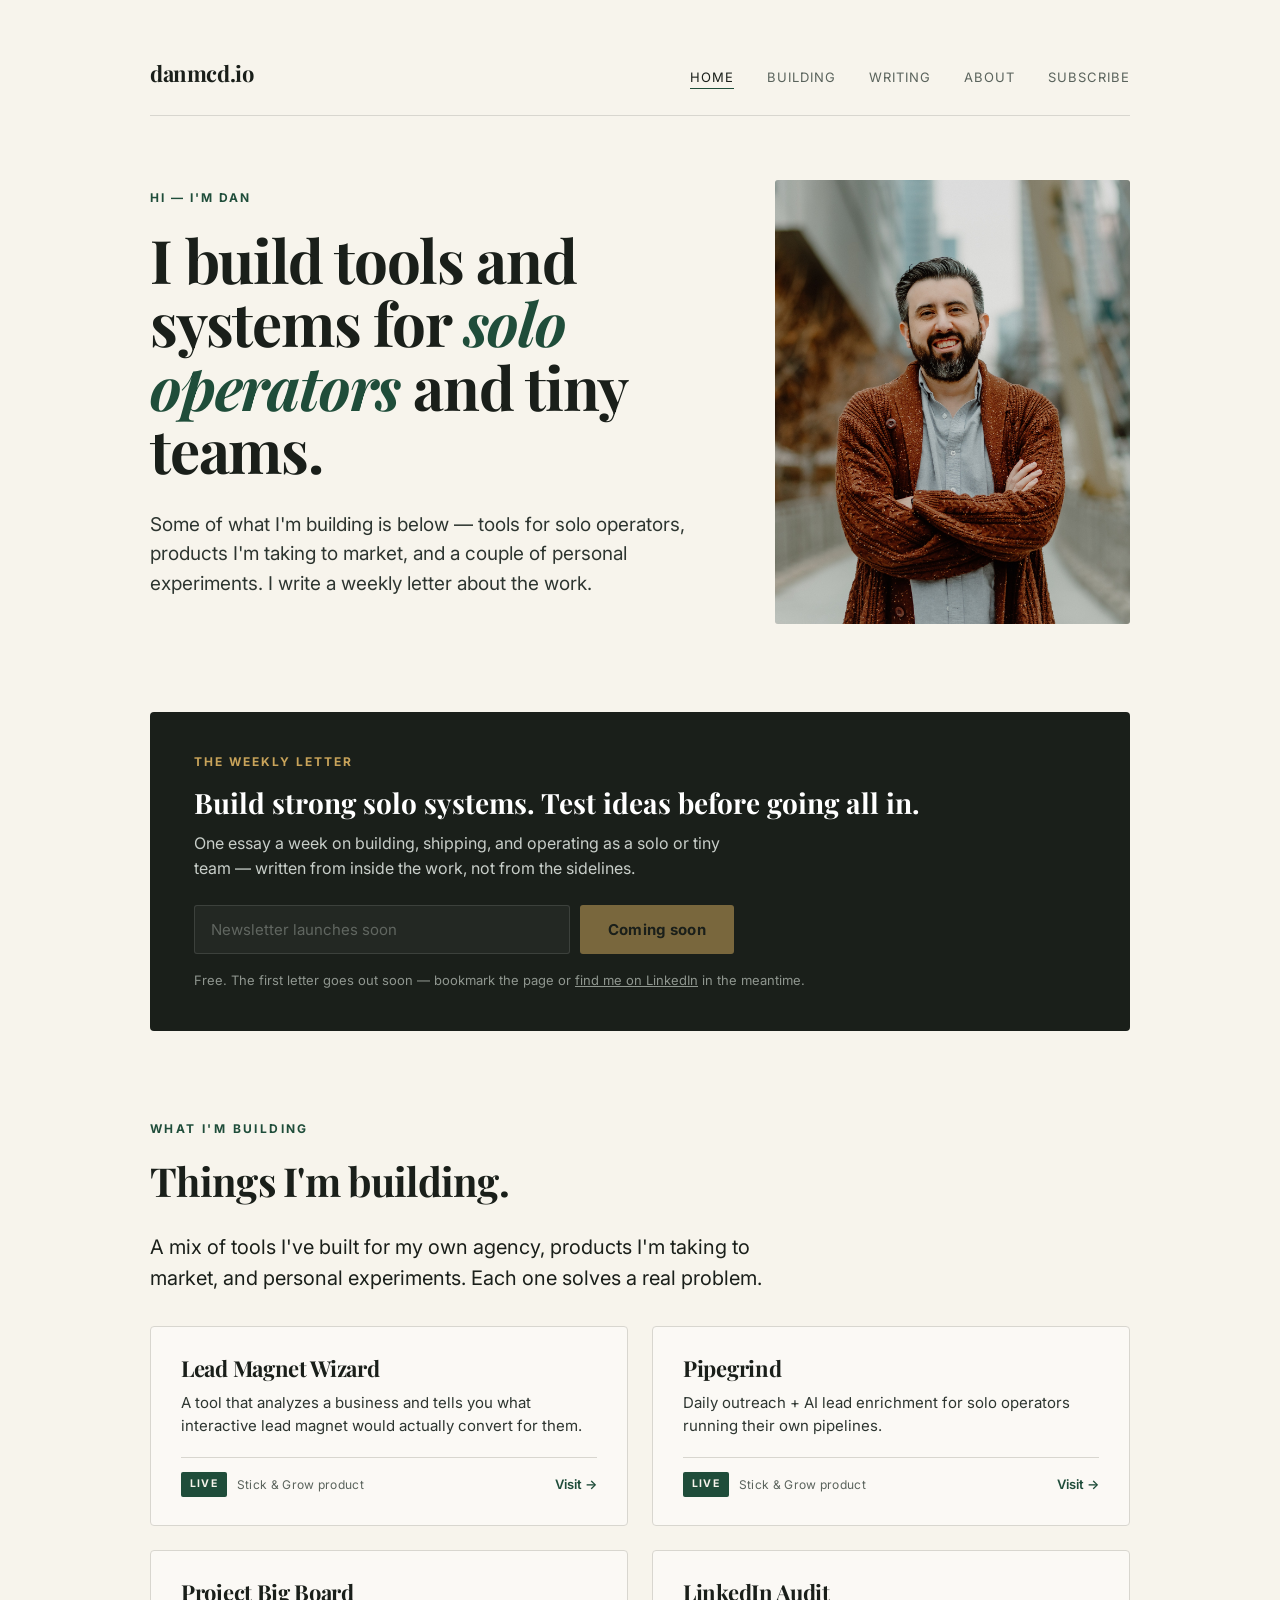
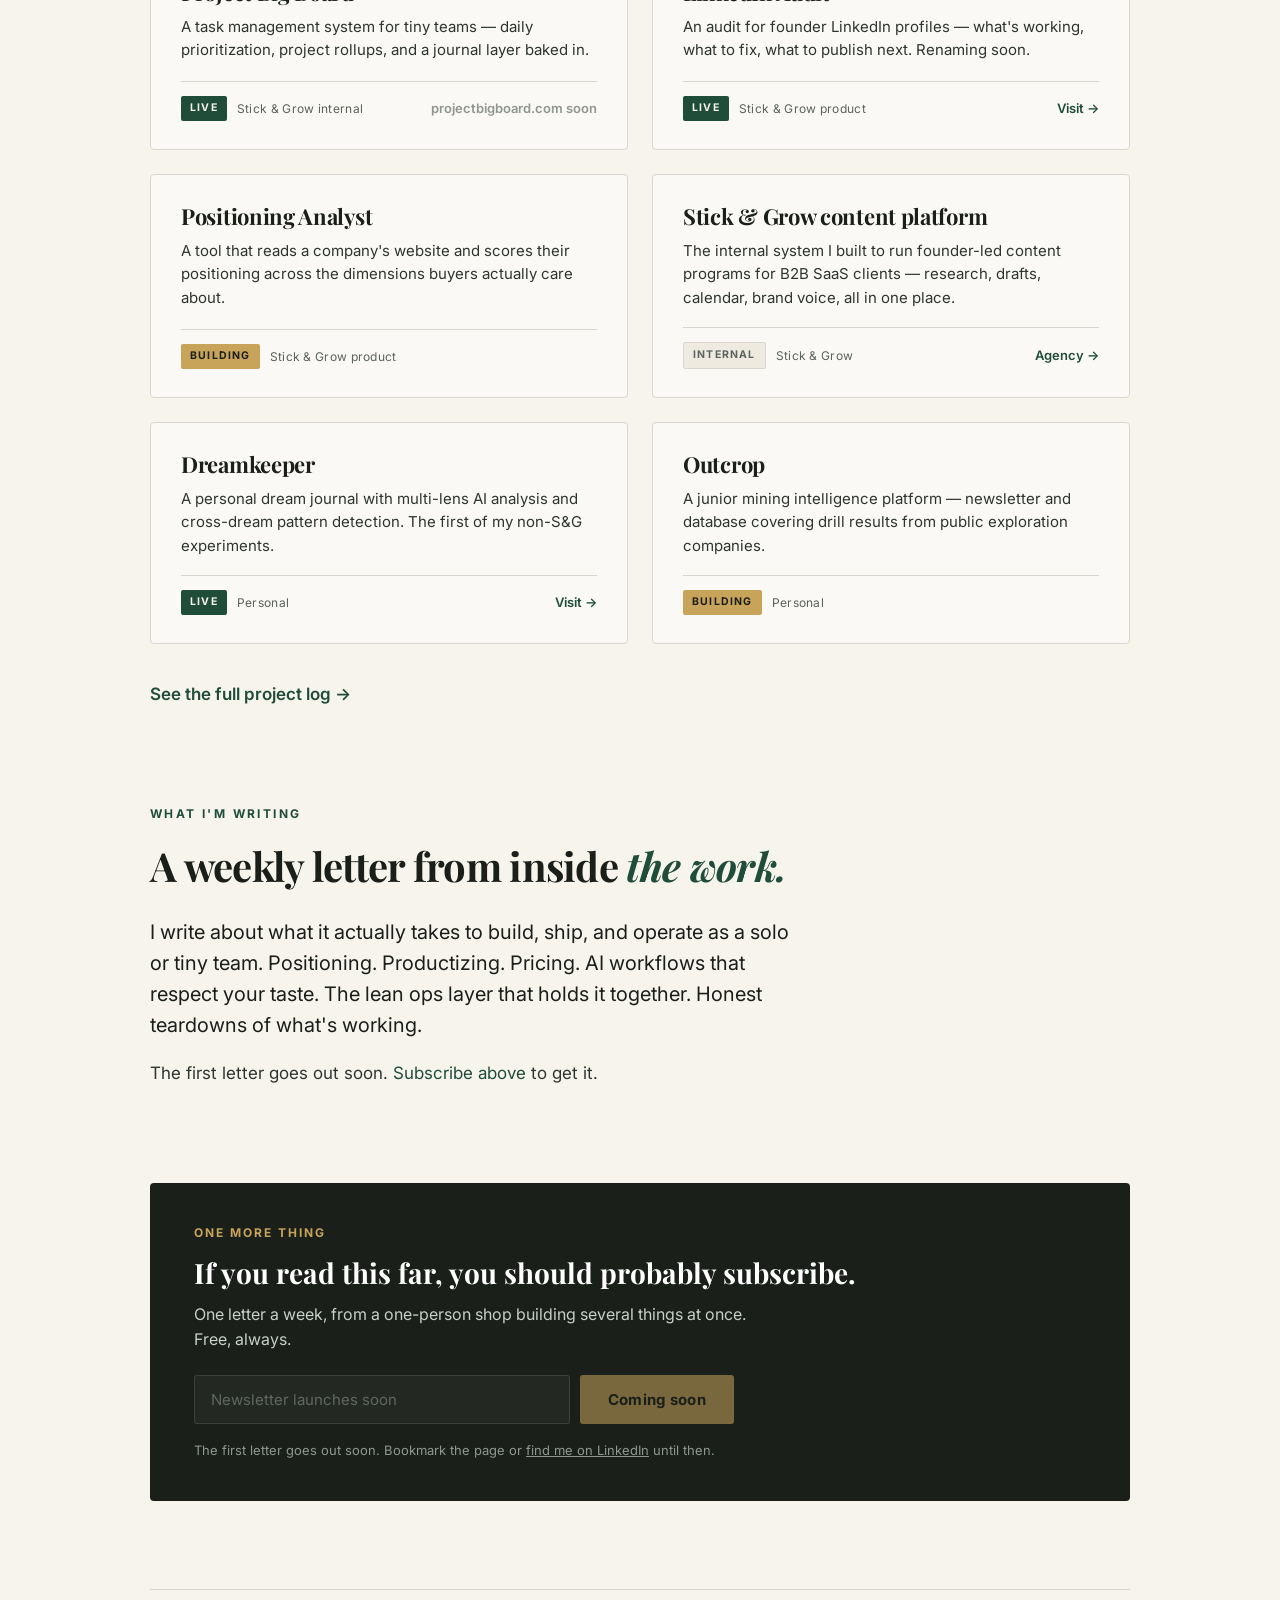
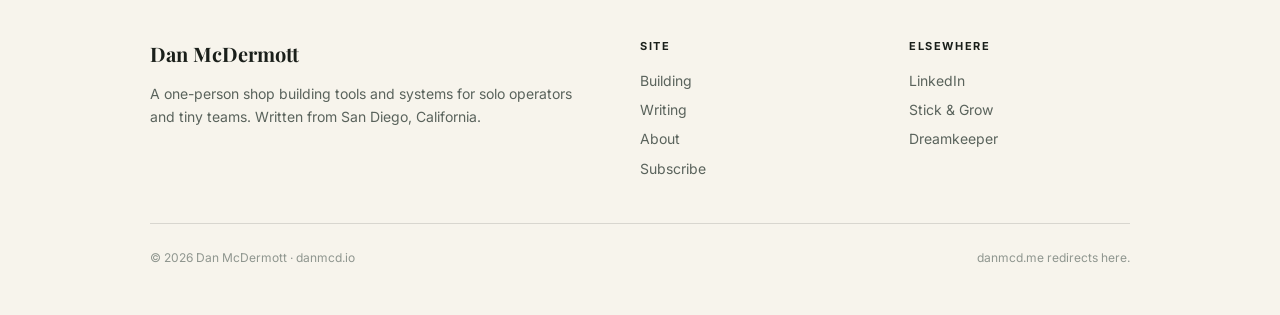
==== commit e426f988: "Tighten voice — drop quantity-flex framing, fix workshop, punchier About - Workshop is now 1:1 60-mi" ====
--- a/index.html
+++ b/index.html
@@ -32,7 +32,7 @@
       <span class="eyebrow">Hi — I'm Dan</span>
       <h1>I build tools and systems for <em>solo operators</em> and tiny teams.</h1>
       <p class="hero-sub">
-        Lead Magnet Wizard, Pipegrind, Project Big Board, Dreamkeeper, Outcrop, an AI content platform for B2B founders, and a few more — all from a one-person shop. I write a weekly letter on how it all gets built without breaking.
+        Some of what I'm building is below — tools for solo operators, products I'm taking to market, and a couple of personal experiments. I write a weekly letter about the work.
       </p>
     </div>
     <div class="photo portrait">
@@ -45,7 +45,7 @@
     <div class="optin-lead">The Weekly Letter</div>
     <div class="optin-title">Build strong solo systems. Test ideas before going all in.</div>
     <div class="optin-body">
-      One essay a week on building, shipping, and operating as a solo or tiny team — written from inside the workshop, not from the sidelines.
+      One essay a week on building, shipping, and operating as a solo or tiny team — written from inside the work, not from the sidelines.
     </div>
     <form class="optin-form" action="#" method="post" onsubmit="event.preventDefault(); return false;">
       <input class="optin-input" type="email" placeholder="Newsletter launches soon" disabled aria-disabled="true" />
@@ -57,9 +57,9 @@
   <!-- ============ WHAT I'M BUILDING ============ -->
   <section>
     <span class="section-eyebrow">What I'm building</span>
-    <h2>Eight projects in motion. <em>Most ship.</em></h2>
+    <h2>Things I'm building.</h2>
     <p class="lead">
-      A mix of tools I built for my own agency, products I'm taking to market, and personal experiments. Some are live. Some are still under construction. None of them sit still.
+      A mix of tools I've built for my own agency, products I'm taking to market, and personal experiments. Each one solves a real problem.
     </p>
 
     <div class="project-grid">
@@ -152,7 +152,7 @@
   <!-- ============ WHAT I'M WRITING ============ -->
   <section>
     <span class="section-eyebrow">What I'm writing</span>
-    <h2>A weekly letter from inside <em>the workshop.</em></h2>
+    <h2>A weekly letter from inside <em>the work.</em></h2>
     <p class="lead">
       I write about what it actually takes to build, ship, and operate as a solo or tiny team. Positioning. Productizing. Pricing. AI workflows that respect your taste. The lean ops layer that holds it together. Honest teardowns of what's working.
     </p>
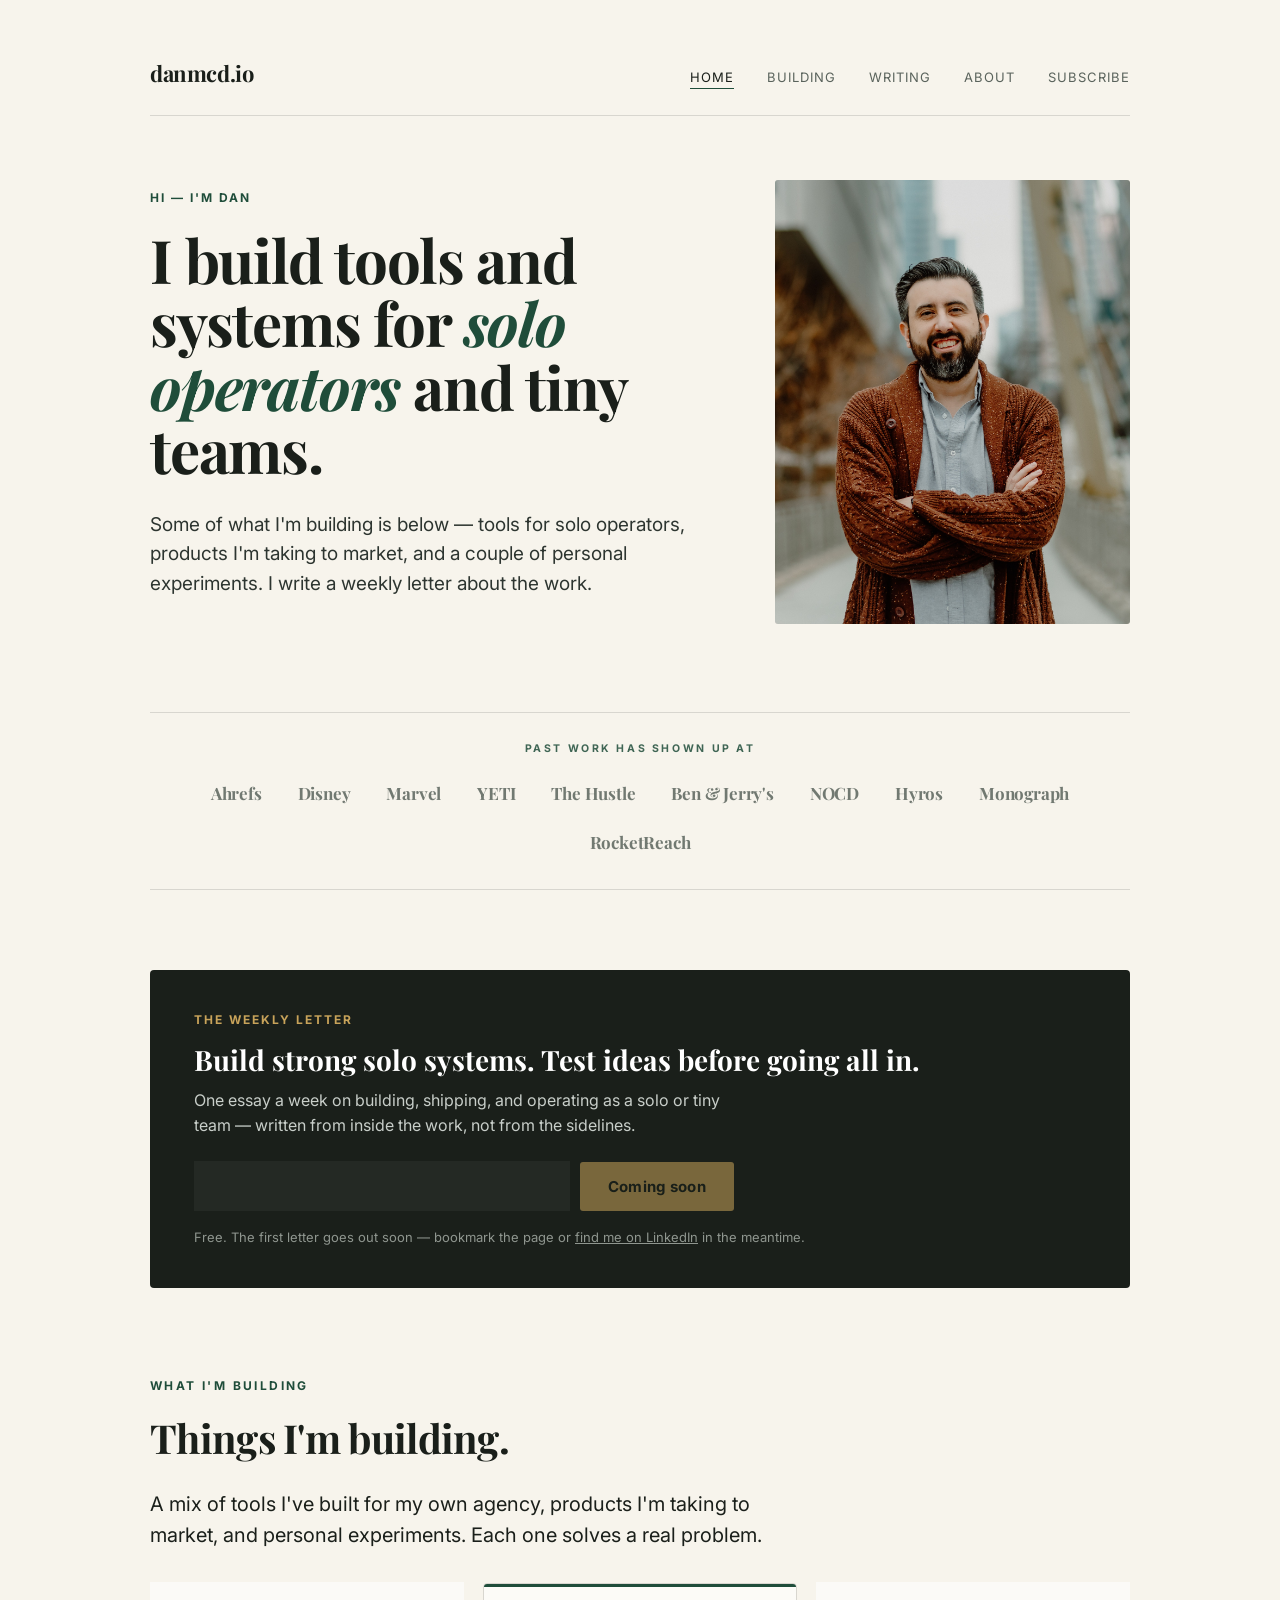
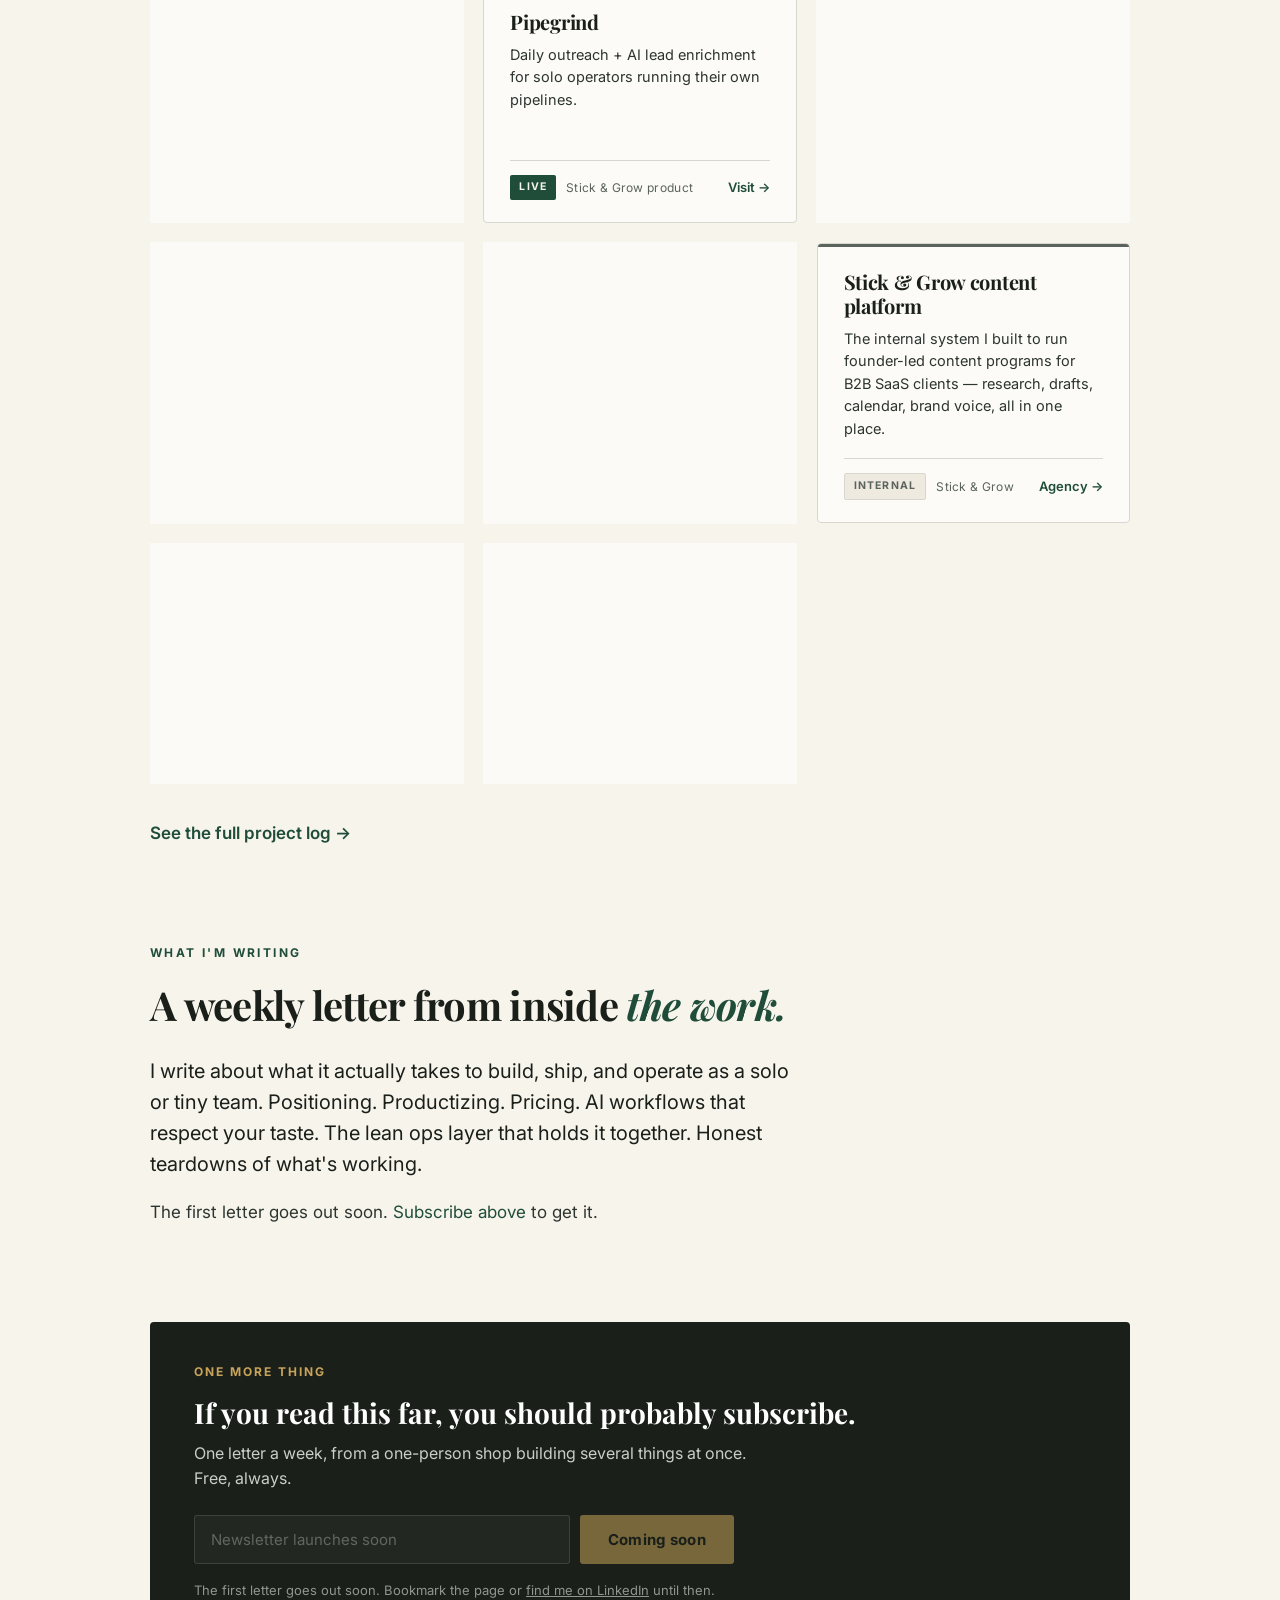
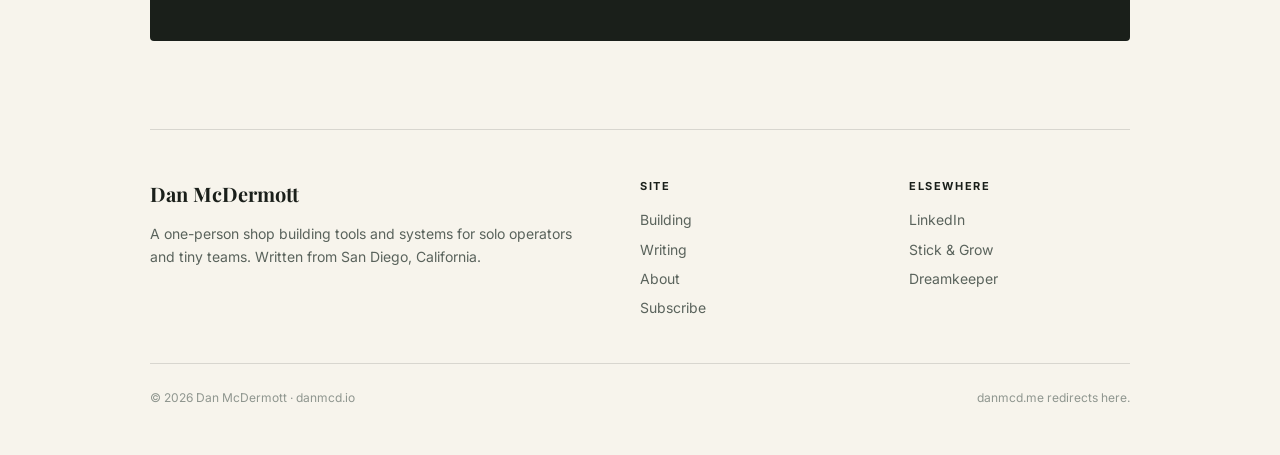
==== commit c2f846c8: "Add logos bar, 3-col project grid, hover lift, fade-in-up entrance - New logos bar between hero and " ====
--- a/index.html
+++ b/index.html
@@ -40,6 +40,23 @@
     </div>
   </div>
 
+  <!-- ============ LOGOS BAR ============ -->
+  <div class="logos-bar">
+    <div class="logos-label">Past work has shown up at</div>
+    <div class="logos-row">
+      <span class="logo">Ahrefs</span>
+      <span class="logo">Disney</span>
+      <span class="logo">Marvel</span>
+      <span class="logo">YETI</span>
+      <span class="logo">The Hustle</span>
+      <span class="logo">Ben &amp; Jerry's</span>
+      <span class="logo">NOCD</span>
+      <span class="logo">Hyros</span>
+      <span class="logo">Monograph</span>
+      <span class="logo">RocketReach</span>
+    </div>
+  </div>
+
   <!-- ============ PRIMARY SUBSCRIBE CTA ============ -->
   <div class="optin" id="subscribe">
     <div class="optin-lead">The Weekly Letter</div>
@@ -64,7 +81,7 @@
 
     <div class="project-grid">
 
-      <div class="project-tile">
+      <div class="project-tile" data-category="sg-product">
         <div class="project-name">Lead Magnet Wizard</div>
         <div class="project-desc">A tool that analyzes a business and tells you what interactive lead magnet would actually convert for them.</div>
         <div class="project-meta">
@@ -74,7 +91,7 @@
         </div>
       </div>
 
-      <div class="project-tile">
+      <div class="project-tile" data-category="sg-product">
         <div class="project-name">Pipegrind</div>
         <div class="project-desc">Daily outreach + AI lead enrichment for solo operators running their own pipelines.</div>
         <div class="project-meta">
@@ -84,7 +101,7 @@
         </div>
       </div>
 
-      <div class="project-tile">
+      <div class="project-tile" data-category="sg-internal">
         <div class="project-name">Project Big Board</div>
         <div class="project-desc">A task management system for tiny teams — daily prioritization, project rollups, and a journal layer baked in.</div>
         <div class="project-meta">
@@ -94,7 +111,7 @@
         </div>
       </div>
 
-      <div class="project-tile">
+      <div class="project-tile" data-category="sg-product">
         <div class="project-name">LinkedIn Audit</div>
         <div class="project-desc">An audit for founder LinkedIn profiles — what's working, what to fix, what to publish next. Renaming soon.</div>
         <div class="project-meta">
@@ -104,7 +121,7 @@
         </div>
       </div>
 
-      <div class="project-tile">
+      <div class="project-tile" data-category="sg-product">
         <div class="project-name">Positioning Analyst</div>
         <div class="project-desc">A tool that reads a company's website and scores their positioning across the dimensions buyers actually care about.</div>
         <div class="project-meta">
@@ -113,7 +130,7 @@
         </div>
       </div>
 
-      <div class="project-tile">
+      <div class="project-tile" data-category="sg-internal">
         <div class="project-name">Stick &amp; Grow content platform</div>
         <div class="project-desc">The internal system I built to run founder-led content programs for B2B SaaS clients — research, drafts, calendar, brand voice, all in one place.</div>
         <div class="project-meta">
@@ -123,7 +140,7 @@
         </div>
       </div>
 
-      <div class="project-tile">
+      <div class="project-tile" data-category="personal">
         <div class="project-name">Dreamkeeper</div>
         <div class="project-desc">A personal dream journal with multi-lens AI analysis and cross-dream pattern detection. The first of my non-S&amp;G experiments.</div>
         <div class="project-meta">
@@ -133,7 +150,7 @@
         </div>
       </div>
 
-      <div class="project-tile">
+      <div class="project-tile" data-category="personal">
         <div class="project-name">Outcrop</div>
         <div class="project-desc">A junior mining intelligence platform — newsletter and database covering drill results from public exploration companies.</div>
         <div class="project-meta">
@@ -206,5 +223,31 @@
 
 </div>
 
+<script>
+  // Gentle fade-in-up for project tiles as they scroll into view.
+  // Respects prefers-reduced-motion.
+  (function () {
+    var tiles = document.querySelectorAll('.project-tile');
+    if (!tiles.length) return;
+    var reduced = window.matchMedia && window.matchMedia('(prefers-reduced-motion: reduce)').matches;
+    if (reduced || !('IntersectionObserver' in window)) {
+      tiles.forEach(function (t) { t.classList.add('in-view'); });
+      return;
+    }
+    tiles.forEach(function (t, i) {
+      t.style.animationDelay = (i * 70) + 'ms';
+    });
+    var io = new IntersectionObserver(function (entries) {
+      entries.forEach(function (entry) {
+        if (entry.isIntersecting) {
+          entry.target.classList.add('in-view');
+          io.unobserve(entry.target);
+        }
+      });
+    }, { threshold: 0.12, rootMargin: '0px 0px -40px 0px' });
+    tiles.forEach(function (t) { io.observe(t); });
+  })();
+</script>
+
 </body>
 </html>
--- a/styles.css
+++ b/styles.css
@@ -555,27 +555,59 @@
 /* ============ PROJECT GRID ============ */
 .project-grid {
   display: grid;
-  grid-template-columns: repeat(2, 1fr);
-  gap: 24px;
+  grid-template-columns: repeat(3, 1fr);
+  gap: 20px;
   margin-top: 32px;
 }
 .project-tile {
+  position: relative;
   border: 1px solid var(--rule);
-  background: rgba(255,255,255,0.5);
+  background: rgba(255,255,255,0.6);
   border-radius: 4px;
-  padding: 28px 30px;
+  padding: 26px 26px 22px;
   display: flex;
   flex-direction: column;
-  transition: border-color 0.2s ease, transform 0.2s ease;
-  min-height: 200px;
-}
-.project-tile:hover {
+  min-height: 240px;
+  opacity: 0;
+  transform: translateY(16px);
+  transition:
+    border-color 0.25s ease,
+    box-shadow 0.25s ease,
+    transform 0.25s ease;
+}
+.project-tile::before {
+  content: "";
+  position: absolute;
+  top: 0; left: 0; right: 0;
+  height: 3px;
+  background: var(--rule);
+  border-top-left-radius: 4px;
+  border-top-right-radius: 4px;
+  transition: background 0.25s ease;
+}
+.project-tile[data-category="sg-product"]::before { background: var(--accent); }
+.project-tile[data-category="sg-internal"]::before { background: var(--muted); }
+.project-tile[data-category="personal"]::before { background: var(--highlight); }
+.project-tile.in-view {
+  animation: tileEnter 0.55s cubic-bezier(0.22, 0.6, 0.36, 1) forwards;
+}
+@keyframes tileEnter {
+  from { opacity: 0; transform: translateY(16px); }
+  to { opacity: 1; transform: translateY(0); }
+}
+.project-tile.in-view:hover {
   border-color: var(--accent);
-  transform: translateY(-2px);
+  transform: translateY(-4px);
+  box-shadow:
+    0 14px 32px rgba(31, 77, 58, 0.08),
+    0 3px 6px rgba(0, 0, 0, 0.04);
+}
+.project-tile.in-view:hover .project-link {
+  transform: translateX(4px);
 }
 .project-tile .project-name {
   font-family: var(--serif);
-  font-size: 22px;
+  font-size: 20px;
   font-weight: 700;
   color: var(--ink);
   letter-spacing: -0.3px;
@@ -583,7 +615,7 @@
   line-height: 1.2;
 }
 .project-tile .project-desc {
-  font-size: 15px;
+  font-size: 14.5px;
   line-height: 1.55;
   color: var(--body);
   margin-bottom: 18px;
@@ -630,12 +662,70 @@
   font-weight: 600;
   color: var(--accent);
   white-space: nowrap;
+  display: inline-block;
+  transition: transform 0.2s ease;
 }
 .project-tile .project-link.disabled {
   color: var(--light);
   cursor: not-allowed;
   pointer-events: none;
 }
+
+/* ============ LOGOS BAR ============ */
+.logos-bar {
+  margin: 8px 0 80px;
+  padding: 28px 0 32px;
+  border-top: 0.5px solid var(--rule);
+  border-bottom: 0.5px solid var(--rule);
+}
+.logos-label {
+  font-size: 10.5px;
+  text-transform: uppercase;
+  letter-spacing: 2.6px;
+  color: var(--accent);
+  font-weight: 700;
+  text-align: center;
+  margin-bottom: 22px;
+  opacity: 0.85;
+}
+.logos-row {
+  display: flex;
+  flex-wrap: wrap;
+  justify-content: center;
+  align-items: center;
+  gap: 22px 36px;
+  max-width: 920px;
+  margin: 0 auto;
+}
+.logos-row .logo {
+  font-family: var(--serif);
+  font-size: 17px;
+  font-weight: 700;
+  color: var(--muted);
+  letter-spacing: -0.2px;
+  white-space: nowrap;
+  transition: color 0.25s ease, transform 0.25s ease;
+  opacity: 0;
+  animation: logoFade 0.5s ease forwards;
+}
+.logos-row .logo:hover {
+  color: var(--ink);
+  transform: translateY(-1px);
+}
+@keyframes logoFade {
+  from { opacity: 0; transform: translateY(6px); }
+  to { opacity: 0.85; transform: translateY(0); }
+}
+.logos-row .logo:nth-child(1) { animation-delay: 0.05s; }
+.logos-row .logo:nth-child(2) { animation-delay: 0.10s; }
+.logos-row .logo:nth-child(3) { animation-delay: 0.15s; }
+.logos-row .logo:nth-child(4) { animation-delay: 0.20s; }
+.logos-row .logo:nth-child(5) { animation-delay: 0.25s; }
+.logos-row .logo:nth-child(6) { animation-delay: 0.30s; }
+.logos-row .logo:nth-child(7) { animation-delay: 0.35s; }
+.logos-row .logo:nth-child(8) { animation-delay: 0.40s; }
+.logos-row .logo:nth-child(9) { animation-delay: 0.45s; }
+.logos-row .logo:nth-child(10) { animation-delay: 0.50s; }
 
 /* ============ WORKSHOP BLOCK ============ */
 .workshop-block {
@@ -675,10 +765,15 @@
 .workshop-block .workshop-meta strong { color: var(--ink); }
 
 /* ============ RESPONSIVE ============ */
+@media (max-width: 1000px) {
+  .project-grid { grid-template-columns: repeat(2, 1fr); }
+}
 @media (max-width: 820px) {
   .project-grid { grid-template-columns: 1fr; gap: 16px; }
   .project-tile { min-height: auto; padding: 22px 24px; }
   .workshop-block { padding: 24px 22px; }
+  .logos-row { gap: 16px 24px; }
+  .logos-row .logo { font-size: 15px; }
   .page { padding: 32px 24px; }
   .topbar { flex-direction: column; gap: 18px; align-items: flex-start; margin-bottom: 40px; }
   .topbar nav a { margin-left: 0; margin-right: 20px; }
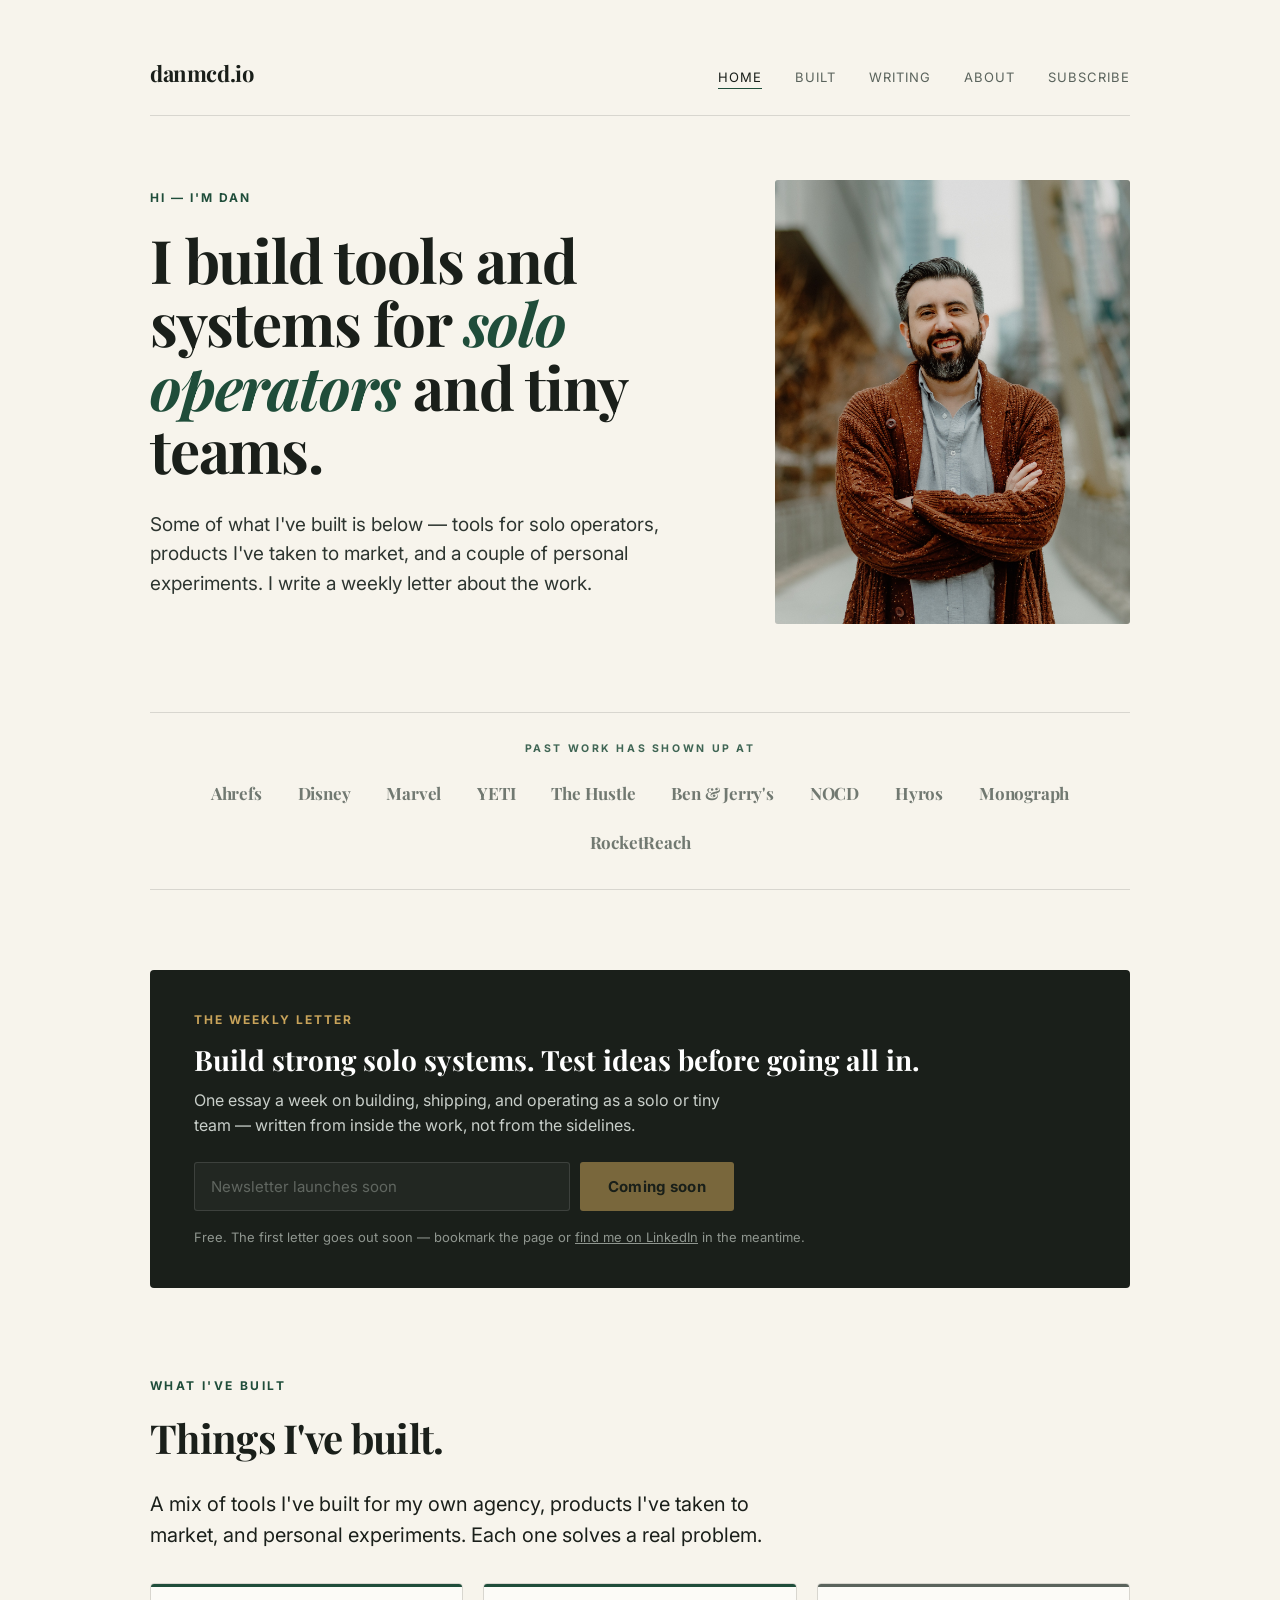
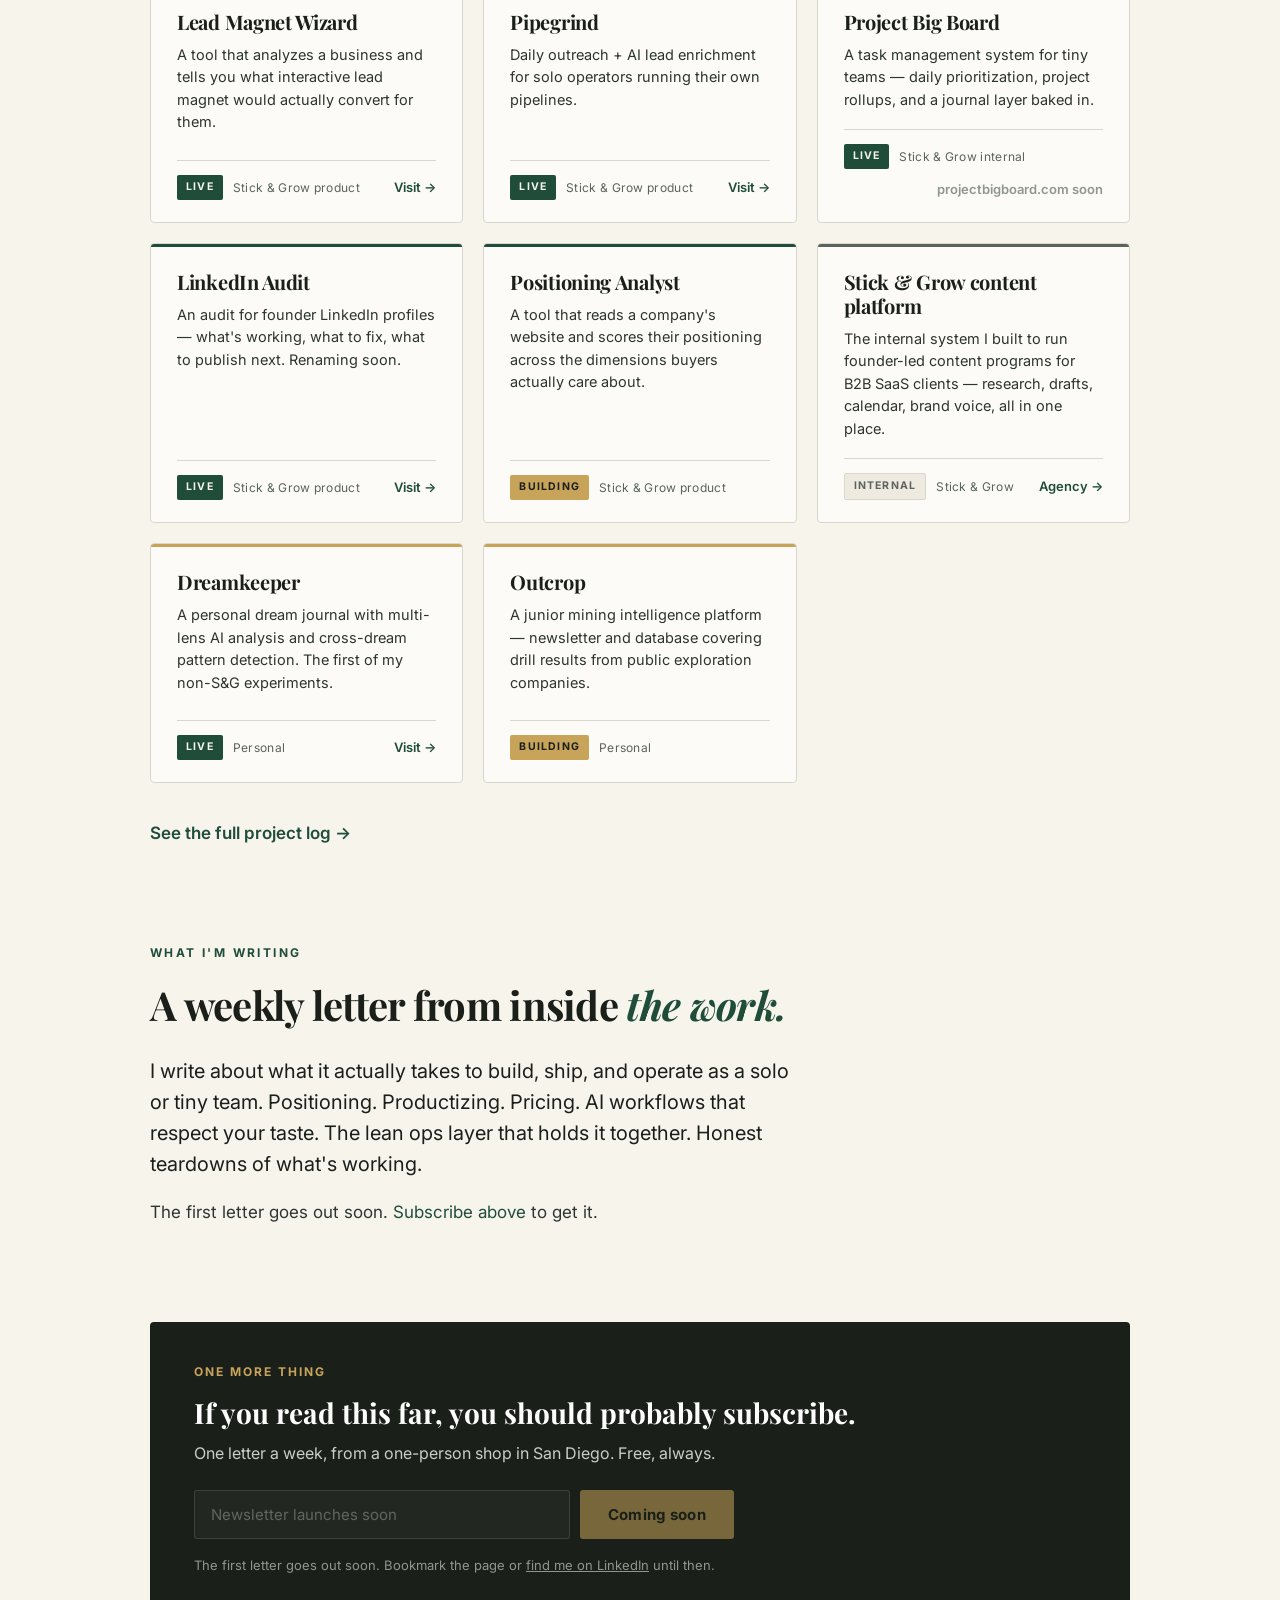
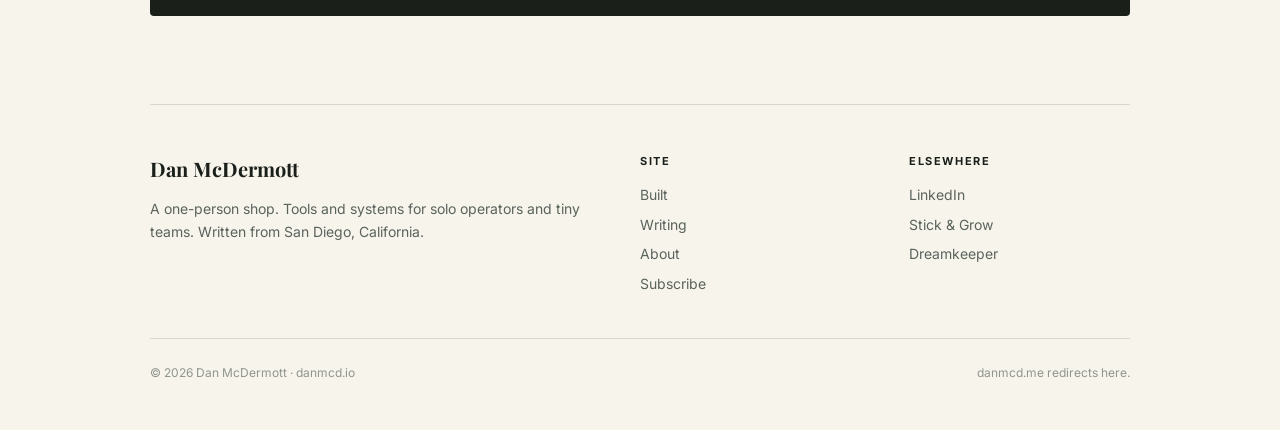
==== commit 82959ef6: "Shift voice from "building" to "things I've built" - Nav item Building → Built across all 4 pages - " ====
--- a/index.html
+++ b/index.html
@@ -19,7 +19,7 @@
     <div class="brand"><a href="index.html">danmcd.io</a></div>
     <nav>
       <a href="index.html" class="active">Home</a>
-      <a href="building.html">Building</a>
+      <a href="building.html">Built</a>
       <a href="writing.html">Writing</a>
       <a href="about.html">About</a>
       <a href="#subscribe">Subscribe</a>
@@ -32,7 +32,7 @@
       <span class="eyebrow">Hi — I'm Dan</span>
       <h1>I build tools and systems for <em>solo operators</em> and tiny teams.</h1>
       <p class="hero-sub">
-        Some of what I'm building is below — tools for solo operators, products I'm taking to market, and a couple of personal experiments. I write a weekly letter about the work.
+        Some of what I've built is below — tools for solo operators, products I've taken to market, and a couple of personal experiments. I write a weekly letter about the work.
       </p>
     </div>
     <div class="photo portrait">
@@ -71,12 +71,12 @@
     <div class="optin-fineprint">Free. The first letter goes out soon — bookmark the page or <a href="https://linkedin.com/in/danmcdermott" style="color: inherit; text-decoration: underline;">find me on LinkedIn</a> in the meantime.</div>
   </div>
 
-  <!-- ============ WHAT I'M BUILDING ============ -->
+  <!-- ============ WHAT I'VE BUILT ============ -->
   <section>
-    <span class="section-eyebrow">What I'm building</span>
-    <h2>Things I'm building.</h2>
+    <span class="section-eyebrow">What I've built</span>
+    <h2>Things I've built.</h2>
     <p class="lead">
-      A mix of tools I've built for my own agency, products I'm taking to market, and personal experiments. Each one solves a real problem.
+      A mix of tools I've built for my own agency, products I've taken to market, and personal experiments. Each one solves a real problem.
     </p>
 
     <div class="project-grid">
@@ -183,7 +183,7 @@
     <div class="optin-lead">One more thing</div>
     <div class="optin-title">If you read this far, you should probably subscribe.</div>
     <div class="optin-body">
-      One letter a week, from a one-person shop building several things at once. Free, always.
+      One letter a week, from a one-person shop in San Diego. Free, always.
     </div>
     <form class="optin-form" action="#" method="post" onsubmit="event.preventDefault(); return false;">
       <input class="optin-input" type="email" placeholder="Newsletter launches soon" disabled aria-disabled="true" />
@@ -198,12 +198,12 @@
       <div>
         <div class="foot-brand">Dan McDermott</div>
         <p style="font-size: 14px; color: var(--muted); margin-bottom: 0;">
-          A one-person shop building tools and systems for solo operators and tiny teams. Written from San Diego, California.
+          A one-person shop. Tools and systems for solo operators and tiny teams. Written from San Diego, California.
         </p>
       </div>
       <div class="foot-col">
         <h4>Site</h4>
-        <a href="building.html">Building</a>
+        <a href="building.html">Built</a>
         <a href="writing.html">Writing</a>
         <a href="about.html">About</a>
         <a href="#subscribe">Subscribe</a>
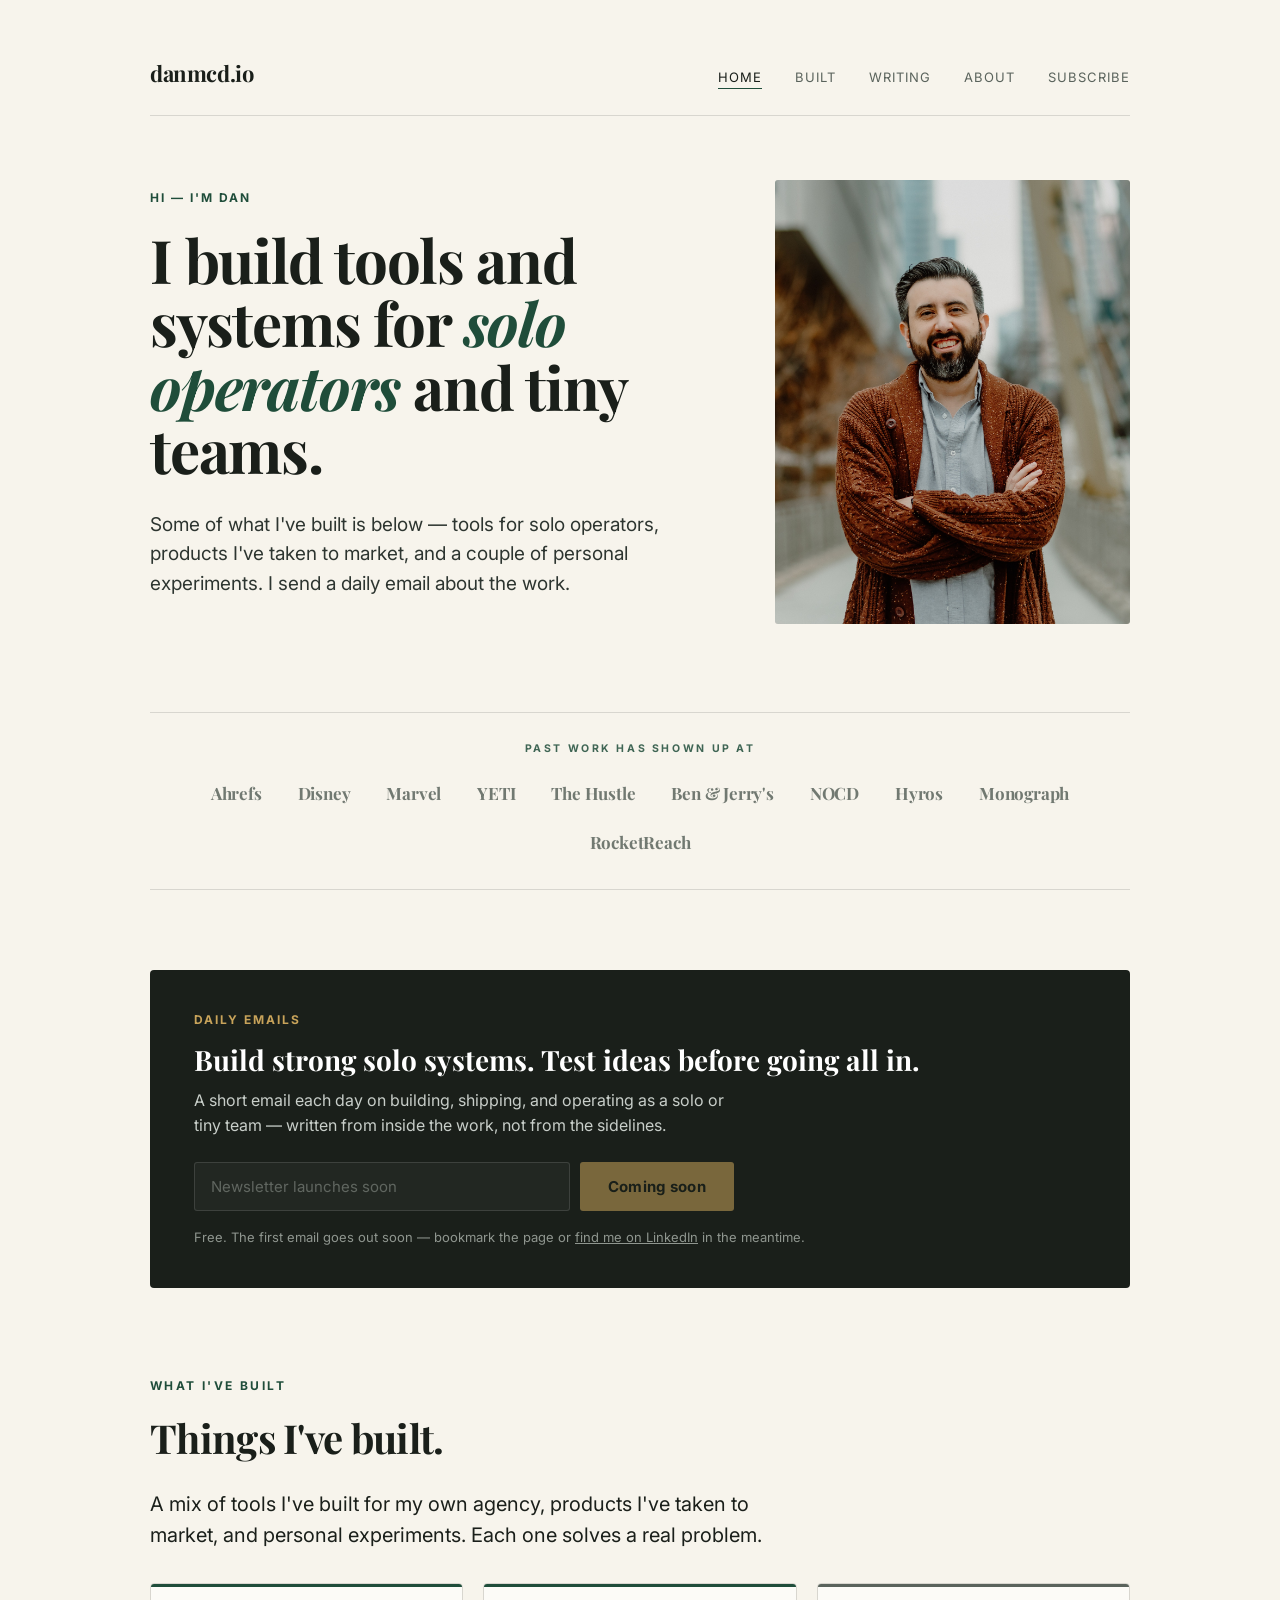
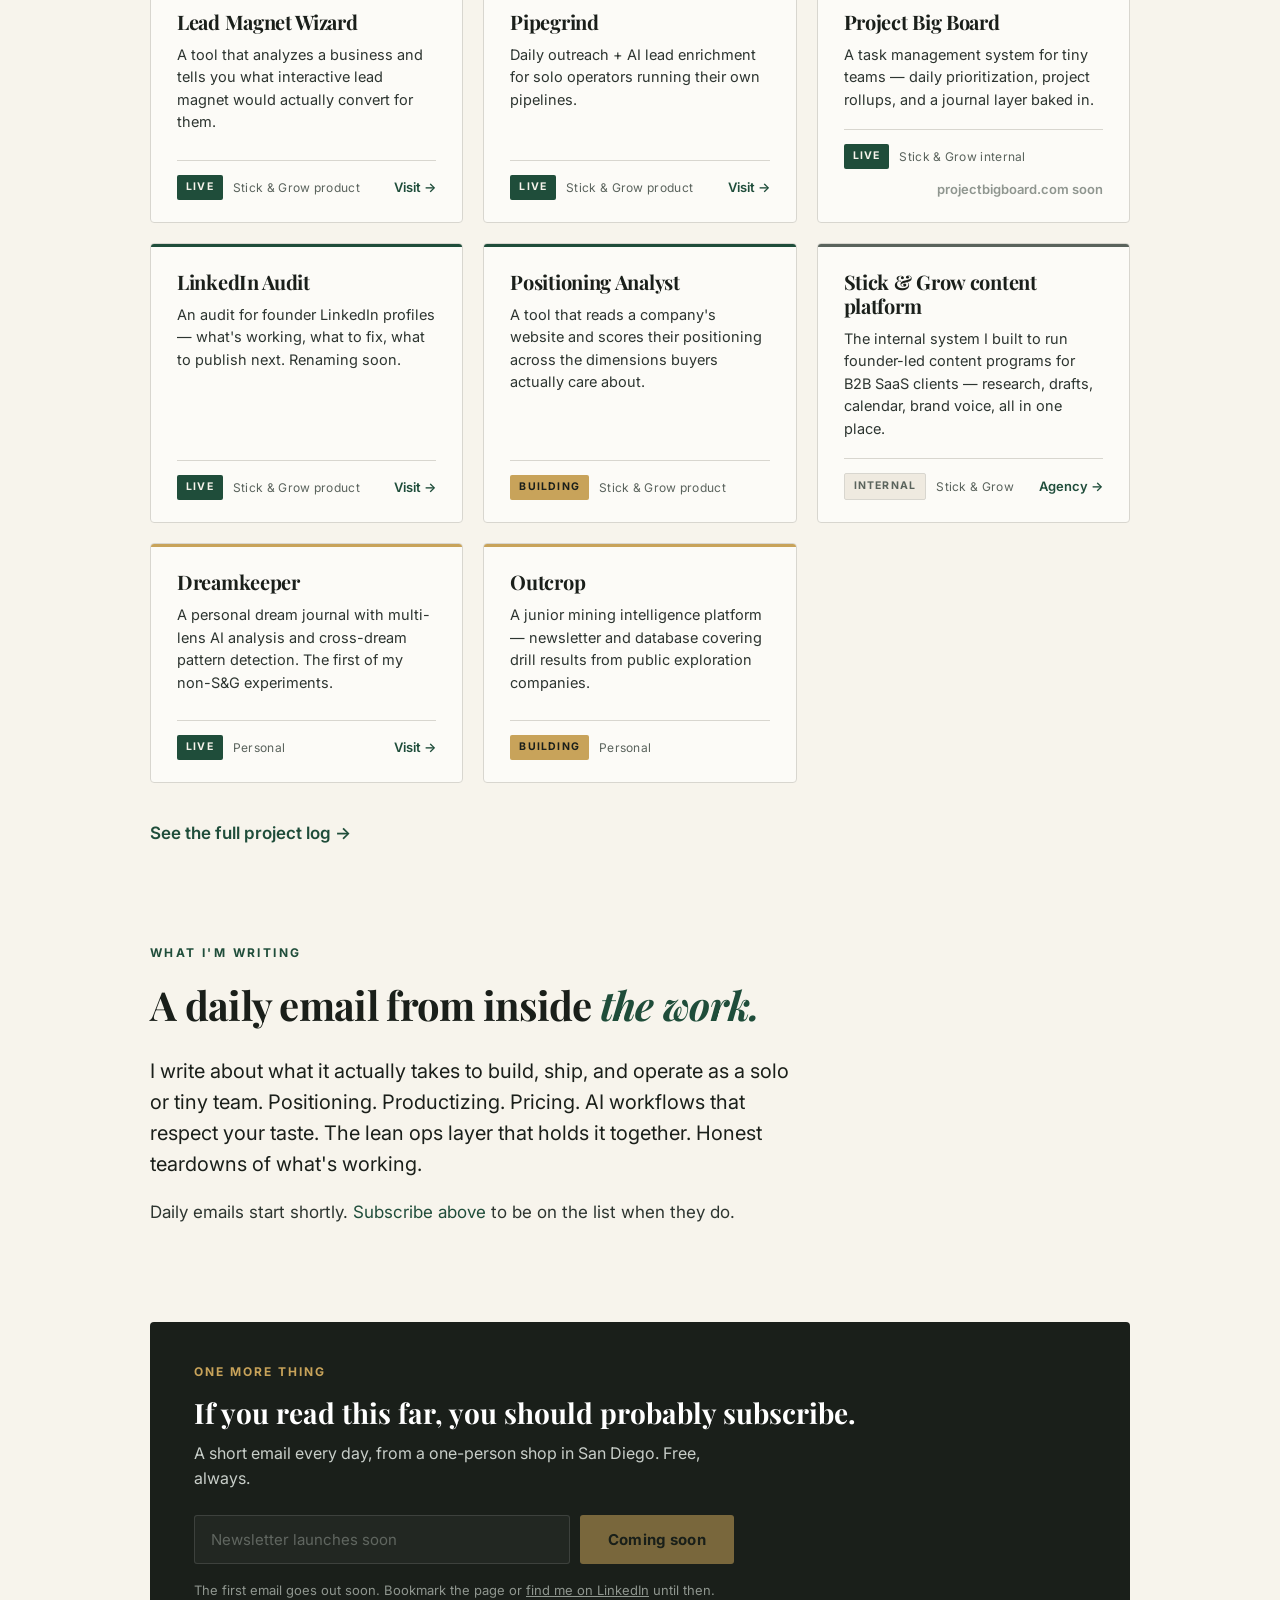
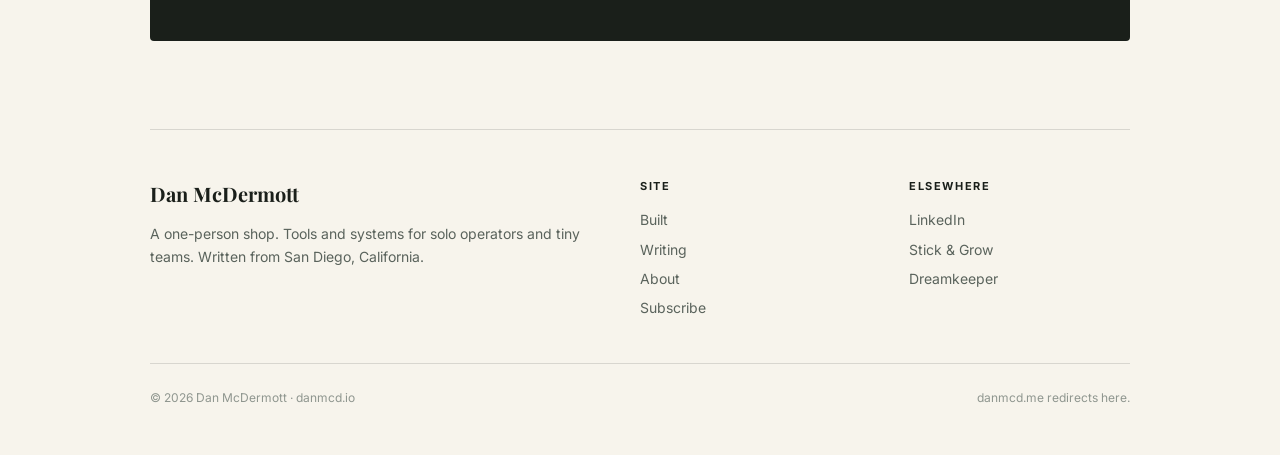
==== commit 1815f98f: "Switch newsletter from weekly letter to daily emails Cadence change across all 4 pages. Voice shifts" ====
--- a/index.html
+++ b/index.html
@@ -4,7 +4,7 @@
   <meta charset="UTF-8" />
   <meta name="viewport" content="width=device-width, initial-scale=1.0" />
   <title>Dan McDermott — danmcd.io</title>
-  <meta name="description" content="Dan McDermott builds tools and systems for solo operators and tiny teams. Lead Magnet Wizard, Pipegrind, Project Big Board, Dreamkeeper, and a few more — all from a one-person shop. Subscribe to the weekly letter." />
+  <meta name="description" content="Dan McDermott builds tools and systems for solo operators and tiny teams. Lead Magnet Wizard, Pipegrind, Project Big Board, Dreamkeeper, and a few more — all from a one-person shop. Subscribe to the daily email." />
   <link rel="preconnect" href="https://fonts.googleapis.com" />
   <link rel="preconnect" href="https://fonts.gstatic.com" crossorigin />
   <link href="https://fonts.googleapis.com/css2?family=Inter:wght@400;500;600;700&family=Playfair+Display:ital,wght@0,400;0,700;1,700&display=swap" rel="stylesheet" />
@@ -32,7 +32,7 @@
       <span class="eyebrow">Hi — I'm Dan</span>
       <h1>I build tools and systems for <em>solo operators</em> and tiny teams.</h1>
       <p class="hero-sub">
-        Some of what I've built is below — tools for solo operators, products I've taken to market, and a couple of personal experiments. I write a weekly letter about the work.
+        Some of what I've built is below — tools for solo operators, products I've taken to market, and a couple of personal experiments. I send a daily email about the work.
       </p>
     </div>
     <div class="photo portrait">
@@ -59,16 +59,16 @@
 
   <!-- ============ PRIMARY SUBSCRIBE CTA ============ -->
   <div class="optin" id="subscribe">
-    <div class="optin-lead">The Weekly Letter</div>
+    <div class="optin-lead">Daily Emails</div>
     <div class="optin-title">Build strong solo systems. Test ideas before going all in.</div>
     <div class="optin-body">
-      One essay a week on building, shipping, and operating as a solo or tiny team — written from inside the work, not from the sidelines.
+      A short email each day on building, shipping, and operating as a solo or tiny team — written from inside the work, not from the sidelines.
     </div>
     <form class="optin-form" action="#" method="post" onsubmit="event.preventDefault(); return false;">
       <input class="optin-input" type="email" placeholder="Newsletter launches soon" disabled aria-disabled="true" />
       <button class="optin-btn" type="button" disabled aria-disabled="true">Coming soon</button>
     </form>
-    <div class="optin-fineprint">Free. The first letter goes out soon — bookmark the page or <a href="https://linkedin.com/in/danmcdermott" style="color: inherit; text-decoration: underline;">find me on LinkedIn</a> in the meantime.</div>
+    <div class="optin-fineprint">Free. The first email goes out soon — bookmark the page or <a href="https://linkedin.com/in/danmcdermott" style="color: inherit; text-decoration: underline;">find me on LinkedIn</a> in the meantime.</div>
   </div>
 
   <!-- ============ WHAT I'VE BUILT ============ -->
@@ -169,12 +169,12 @@
   <!-- ============ WHAT I'M WRITING ============ -->
   <section>
     <span class="section-eyebrow">What I'm writing</span>
-    <h2>A weekly letter from inside <em>the work.</em></h2>
+    <h2>A daily email from inside <em>the work.</em></h2>
     <p class="lead">
       I write about what it actually takes to build, ship, and operate as a solo or tiny team. Positioning. Productizing. Pricing. AI workflows that respect your taste. The lean ops layer that holds it together. Honest teardowns of what's working.
     </p>
     <p>
-      The first letter goes out soon. <a href="#subscribe">Subscribe above</a> to get it.
+      Daily emails start shortly. <a href="#subscribe">Subscribe above</a> to be on the list when they do.
     </p>
   </section>
 
@@ -183,13 +183,13 @@
     <div class="optin-lead">One more thing</div>
     <div class="optin-title">If you read this far, you should probably subscribe.</div>
     <div class="optin-body">
-      One letter a week, from a one-person shop in San Diego. Free, always.
+      A short email every day, from a one-person shop in San Diego. Free, always.
     </div>
     <form class="optin-form" action="#" method="post" onsubmit="event.preventDefault(); return false;">
       <input class="optin-input" type="email" placeholder="Newsletter launches soon" disabled aria-disabled="true" />
       <button class="optin-btn" type="button" disabled aria-disabled="true">Coming soon</button>
     </form>
-    <div class="optin-fineprint">The first letter goes out soon. Bookmark the page or <a href="https://linkedin.com/in/danmcdermott" style="color: inherit; text-decoration: underline;">find me on LinkedIn</a> until then.</div>
+    <div class="optin-fineprint">The first email goes out soon. Bookmark the page or <a href="https://linkedin.com/in/danmcdermott" style="color: inherit; text-decoration: underline;">find me on LinkedIn</a> until then.</div>
   </div>
 
   <!-- ============ FOOTER ============ -->
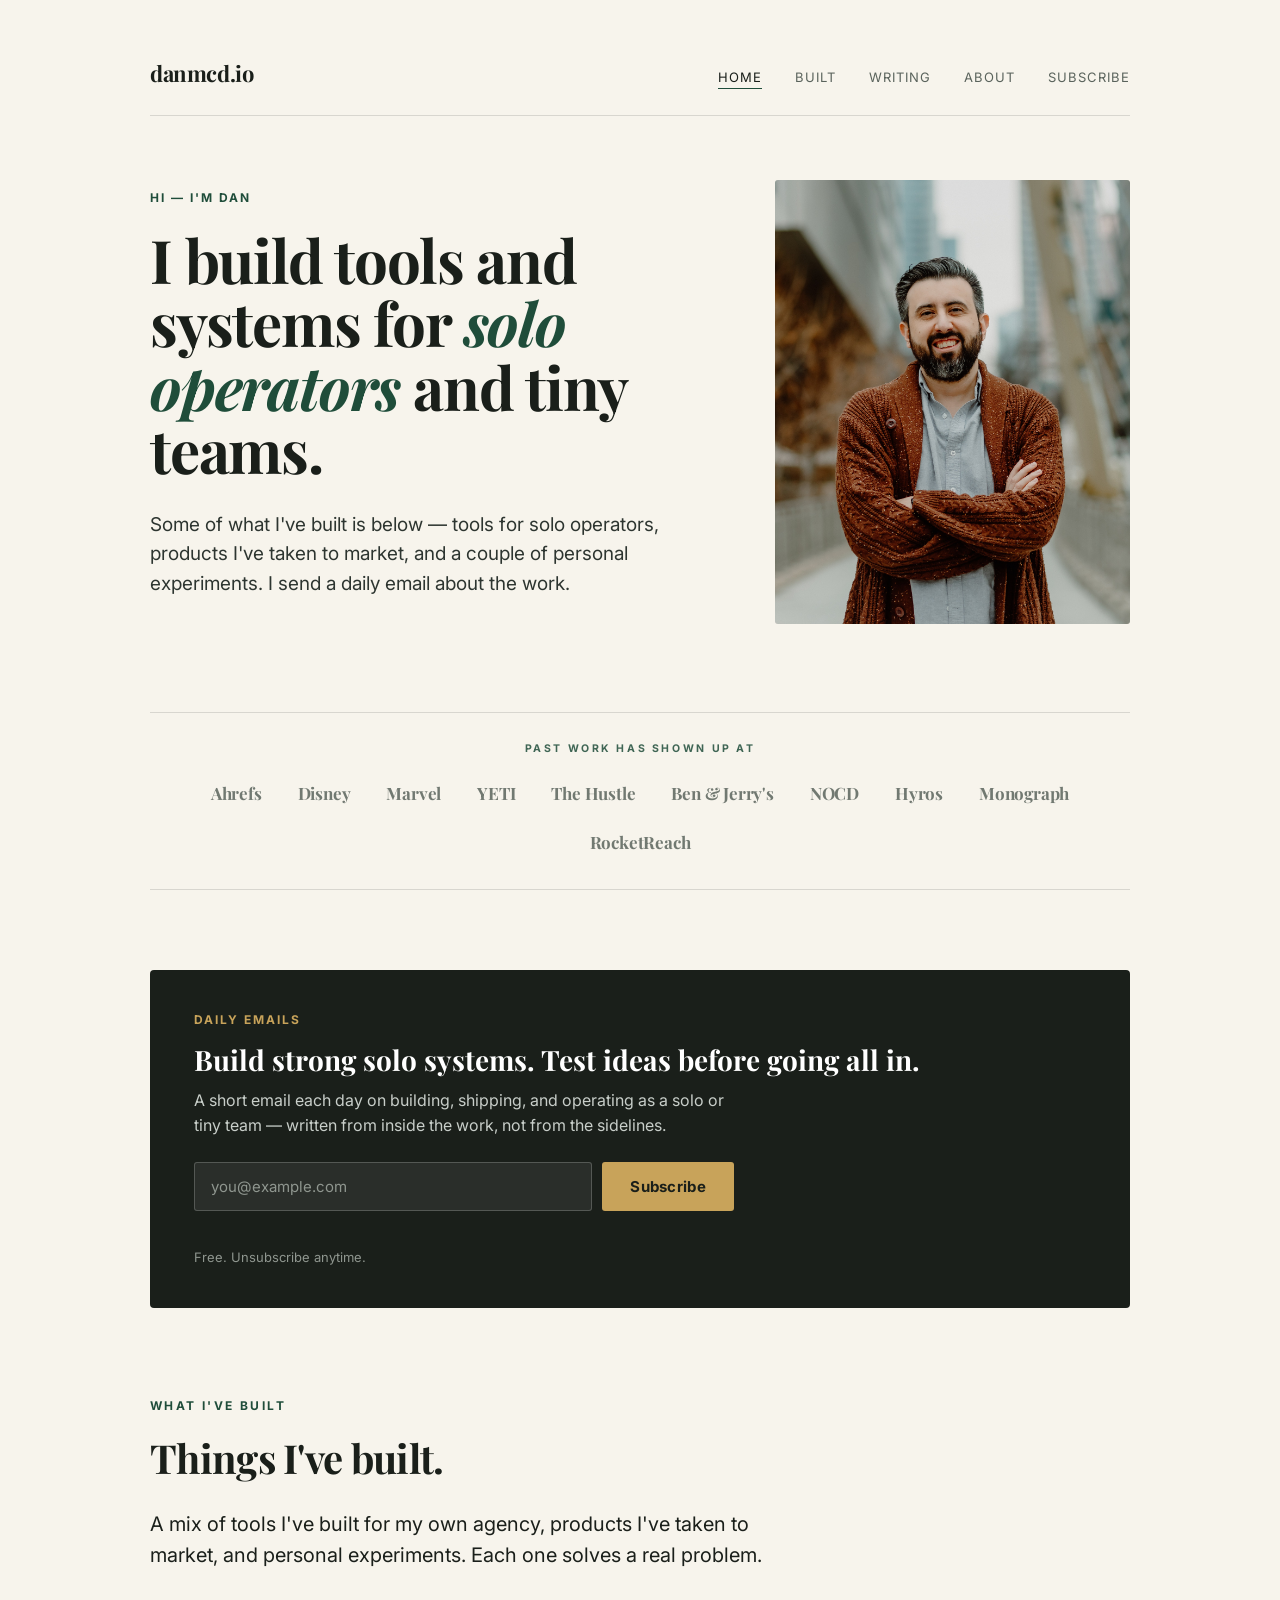
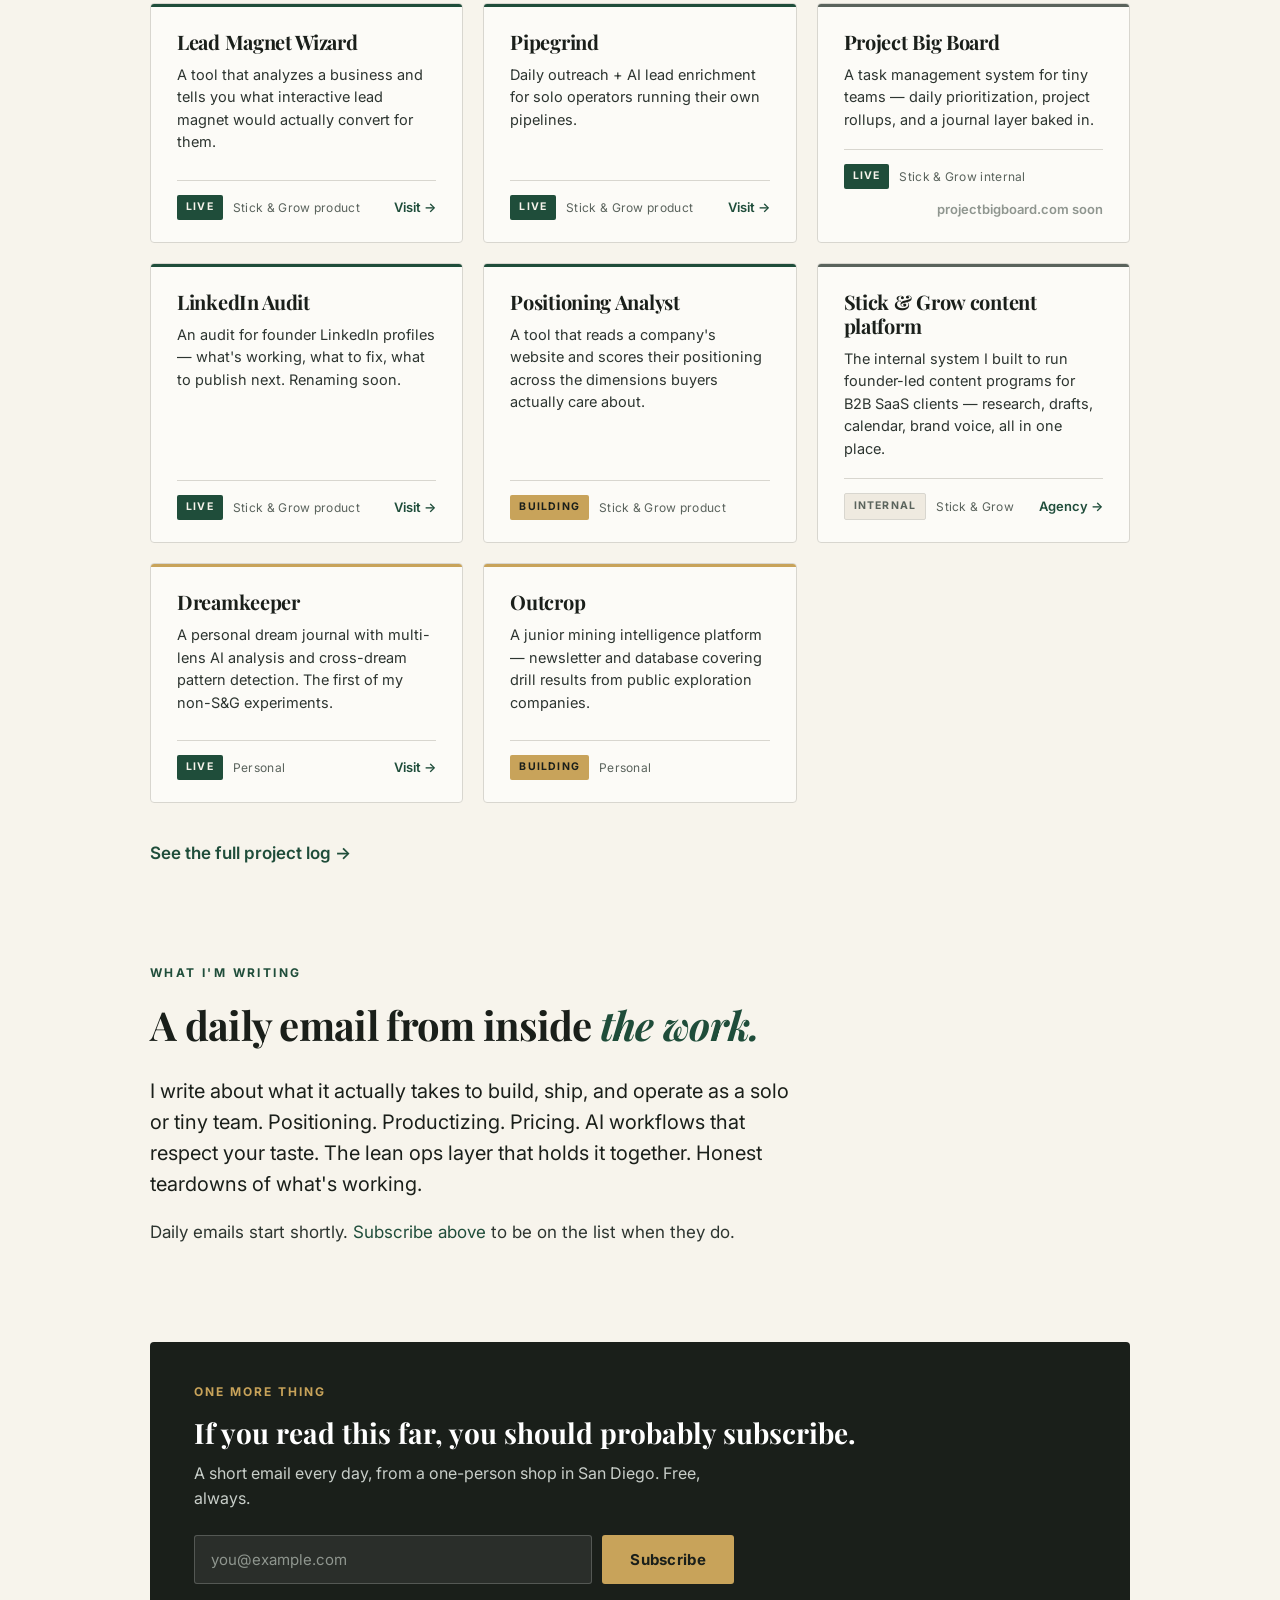
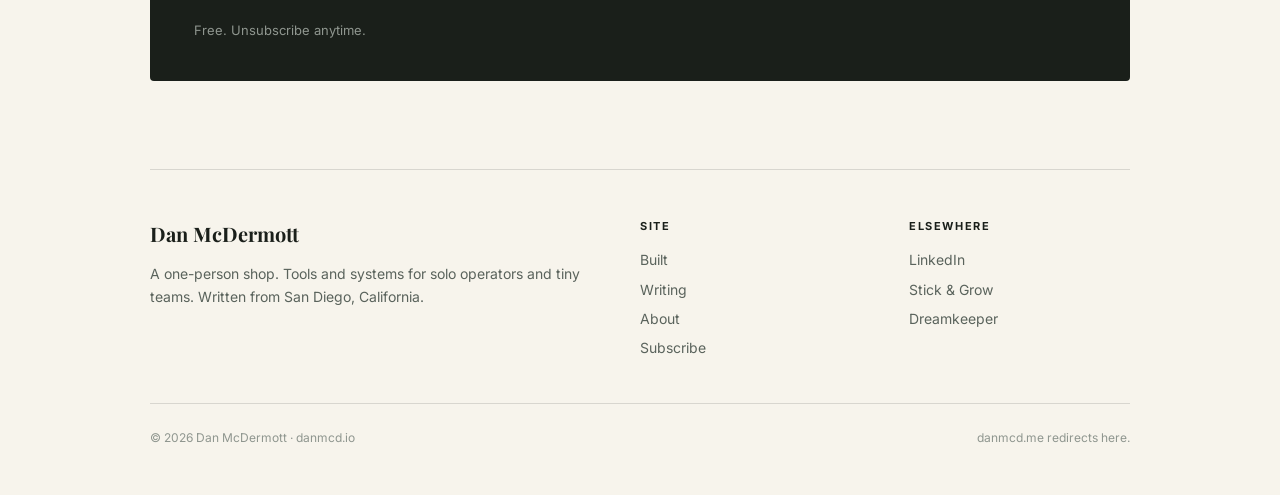
==== commit f285d001: "Connect newsletter forms to beehiiv" ====
--- a/index.html
+++ b/index.html
@@ -64,11 +64,13 @@
     <div class="optin-body">
       A short email each day on building, shipping, and operating as a solo or tiny team — written from inside the work, not from the sidelines.
     </div>
-    <form class="optin-form" action="#" method="post" onsubmit="event.preventDefault(); return false;">
-      <input class="optin-input" type="email" placeholder="Newsletter launches soon" disabled aria-disabled="true" />
-      <button class="optin-btn" type="button" disabled aria-disabled="true">Coming soon</button>
+    <form class="optin-form" action="/api/subscribe" method="post">
+      <input class="optin-input" name="email" type="email" autocomplete="email" placeholder="you@example.com" required />
+      <input class="optin-honeypot" name="website" type="text" tabindex="-1" autocomplete="off" aria-hidden="true" />
+      <button class="optin-btn" type="submit">Subscribe</button>
     </form>
-    <div class="optin-fineprint">Free. The first email goes out soon — bookmark the page or <a href="https://linkedin.com/in/danmcdermott" style="color: inherit; text-decoration: underline;">find me on LinkedIn</a> in the meantime.</div>
+    <div class="optin-status" role="status" aria-live="polite"></div>
+    <div class="optin-fineprint">Free. Unsubscribe anytime.</div>
   </div>
 
   <!-- ============ WHAT I'VE BUILT ============ -->
@@ -185,11 +187,13 @@
     <div class="optin-body">
       A short email every day, from a one-person shop in San Diego. Free, always.
     </div>
-    <form class="optin-form" action="#" method="post" onsubmit="event.preventDefault(); return false;">
-      <input class="optin-input" type="email" placeholder="Newsletter launches soon" disabled aria-disabled="true" />
-      <button class="optin-btn" type="button" disabled aria-disabled="true">Coming soon</button>
+    <form class="optin-form" action="/api/subscribe" method="post">
+      <input class="optin-input" name="email" type="email" autocomplete="email" placeholder="you@example.com" required />
+      <input class="optin-honeypot" name="website" type="text" tabindex="-1" autocomplete="off" aria-hidden="true" />
+      <button class="optin-btn" type="submit">Subscribe</button>
     </form>
-    <div class="optin-fineprint">The first email goes out soon. Bookmark the page or <a href="https://linkedin.com/in/danmcdermott" style="color: inherit; text-decoration: underline;">find me on LinkedIn</a> until then.</div>
+    <div class="optin-status" role="status" aria-live="polite"></div>
+    <div class="optin-fineprint">Free. Unsubscribe anytime.</div>
   </div>
 
   <!-- ============ FOOTER ============ -->
@@ -249,5 +253,7 @@
   })();
 </script>
 
+<script src="subscribe.js"></script>
+
 </body>
 </html>
--- a/styles.css
+++ b/styles.css
@@ -272,8 +272,23 @@
 .optin-btn:disabled { opacity: 0.55; cursor: not-allowed; }
 .optin-btn:disabled:hover { opacity: 0.55; }
 .optin-input:disabled { opacity: 0.6; cursor: not-allowed; }
+.optin-honeypot {
+  position: absolute;
+  left: -10000px;
+  width: 1px;
+  height: 1px;
+  overflow: hidden;
+}
+.optin-status {
+  min-height: 20px;
+  margin-top: 12px;
+  font-size: 13px;
+  color: var(--light);
+}
+.optin-status.is-success { color: #b8d7bd; }
+.optin-status.is-error { color: #f0b8ae; }
 .optin-fineprint {
-  margin-top: 16px;
+  margin-top: 4px;
   font-size: 13px;
   color: var(--light);
 }
